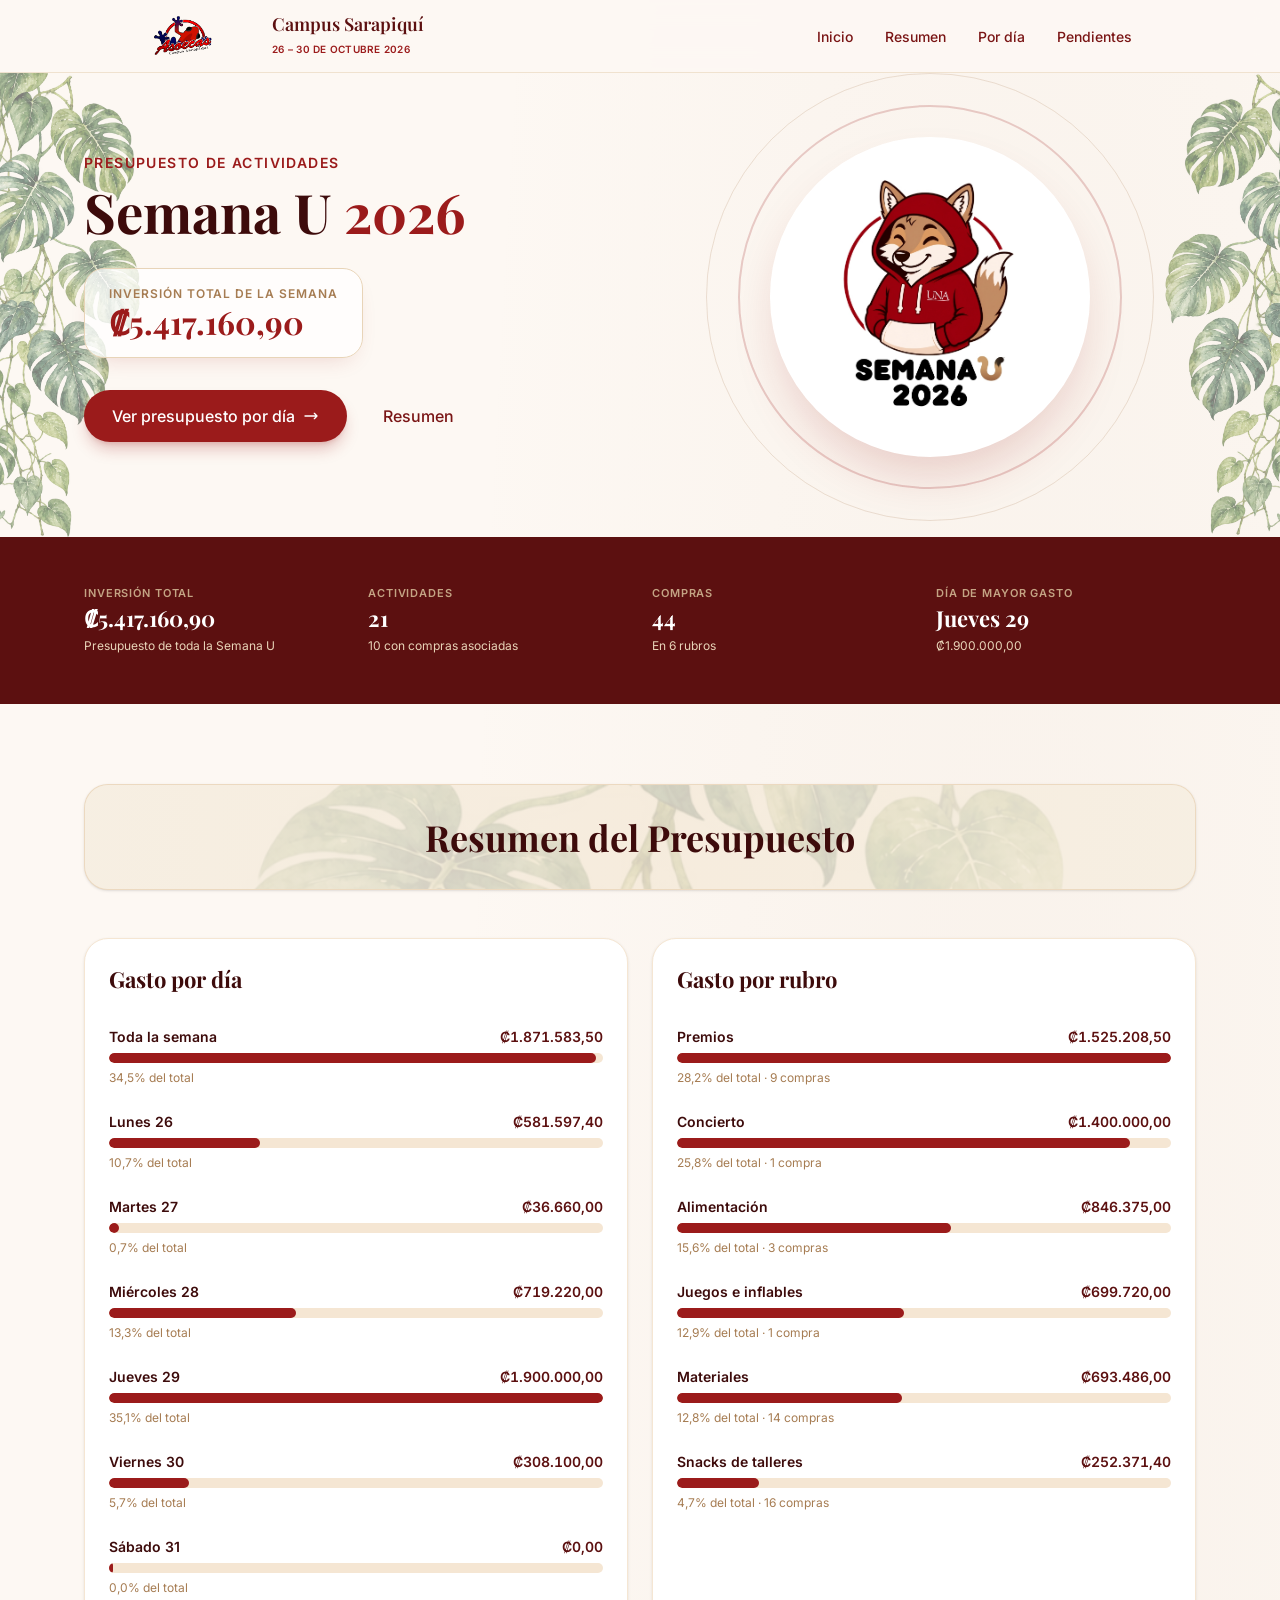
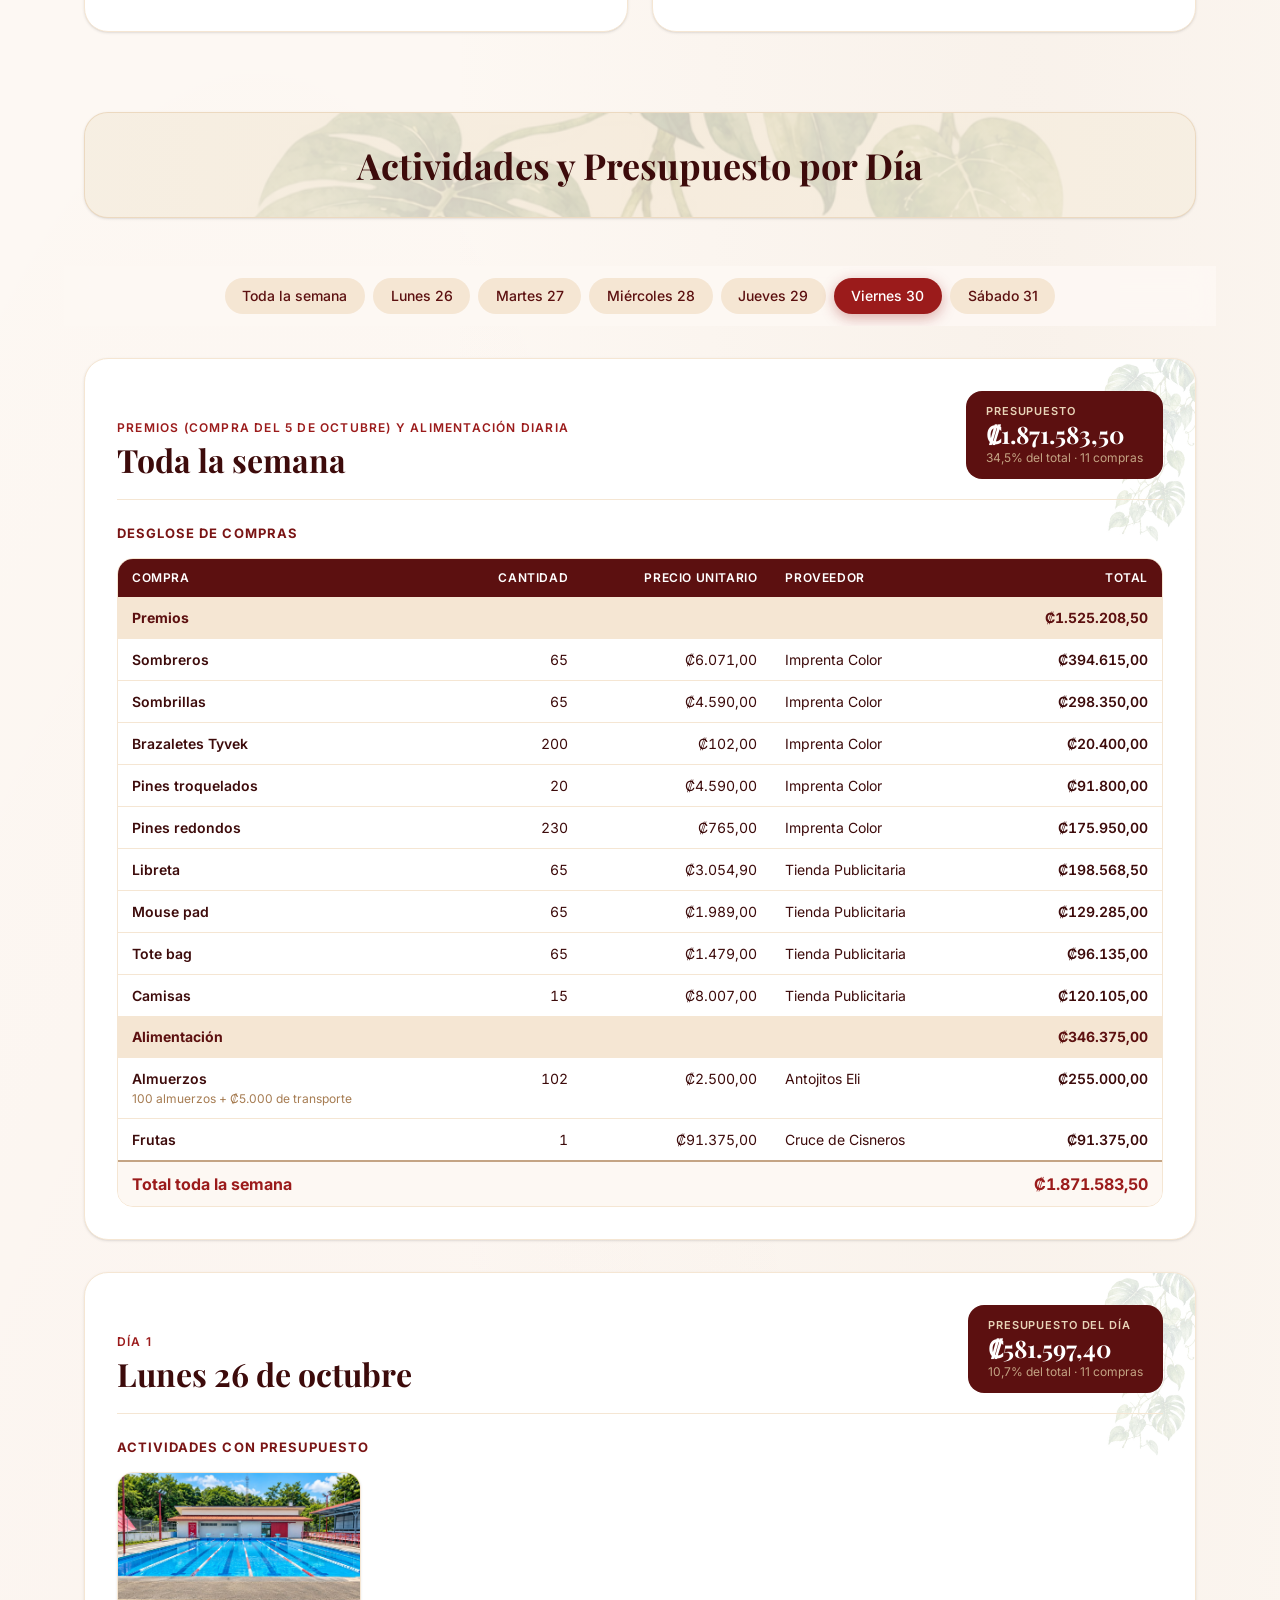
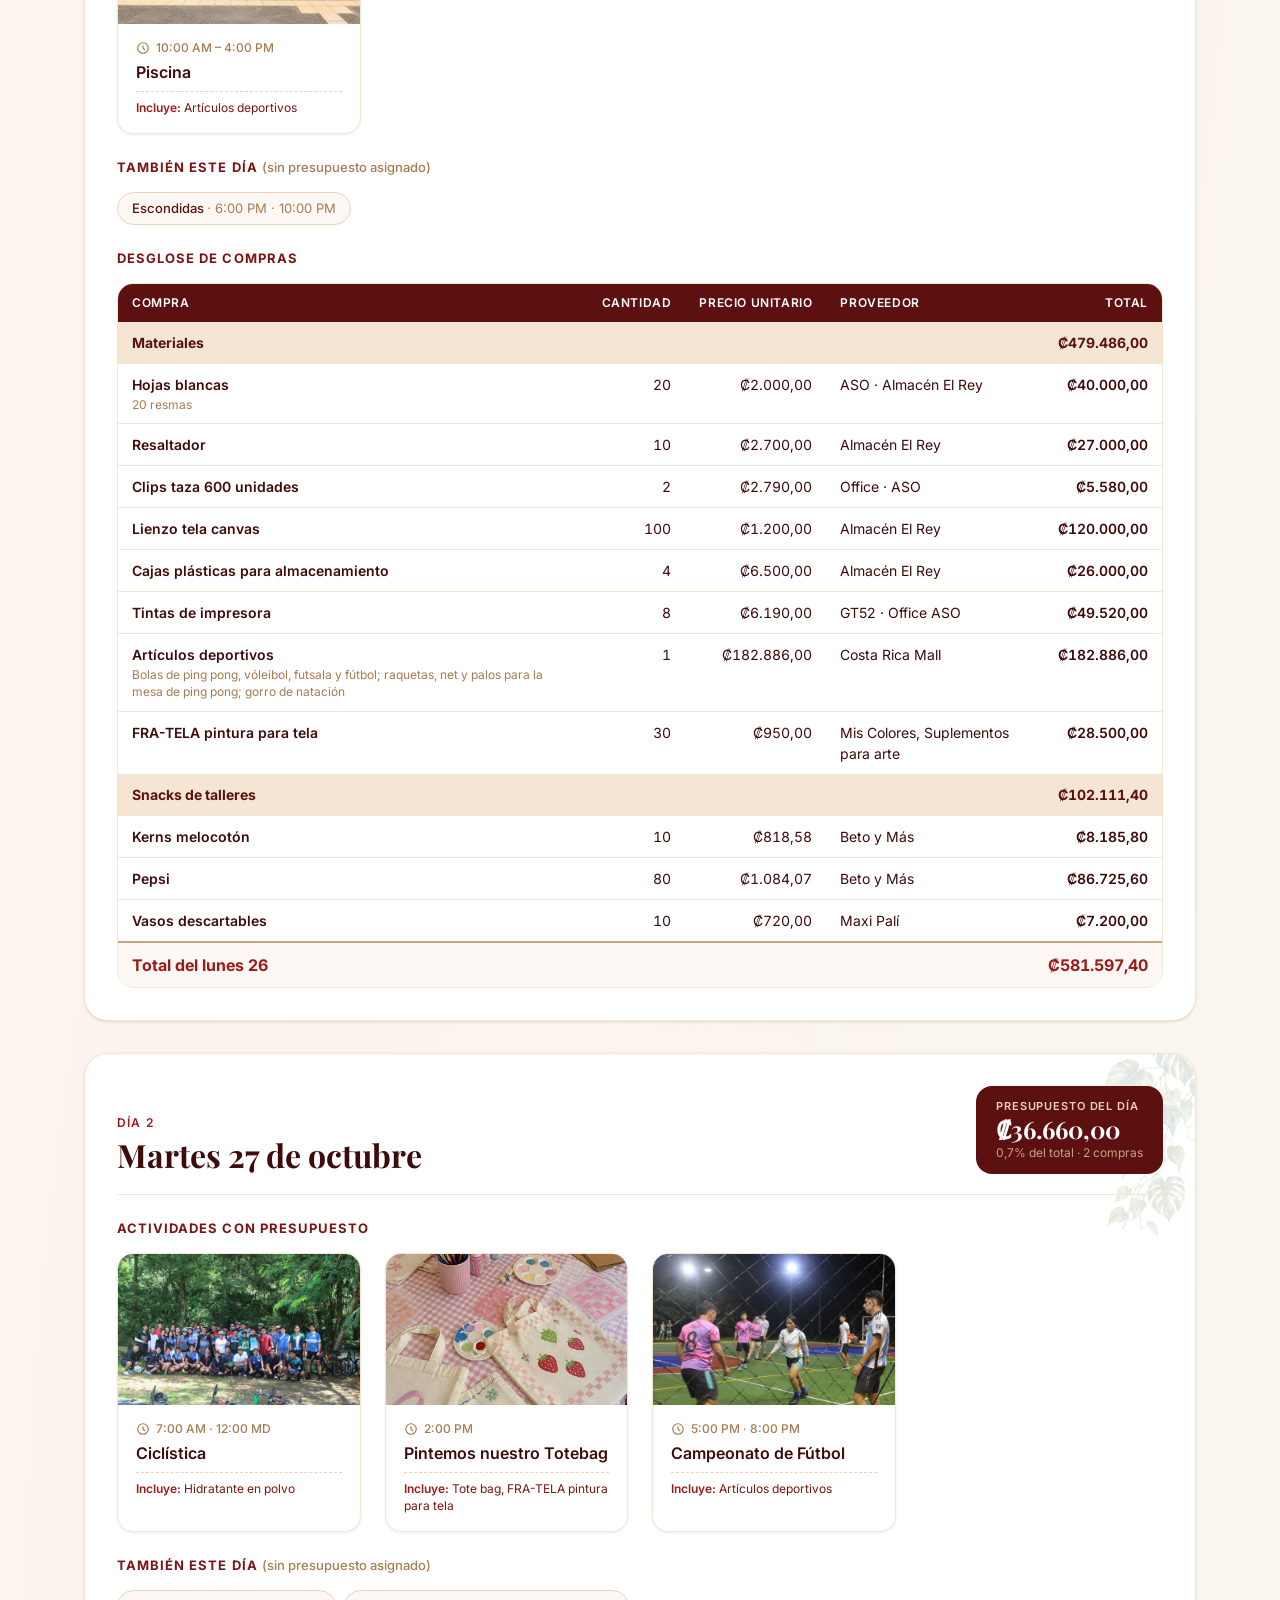
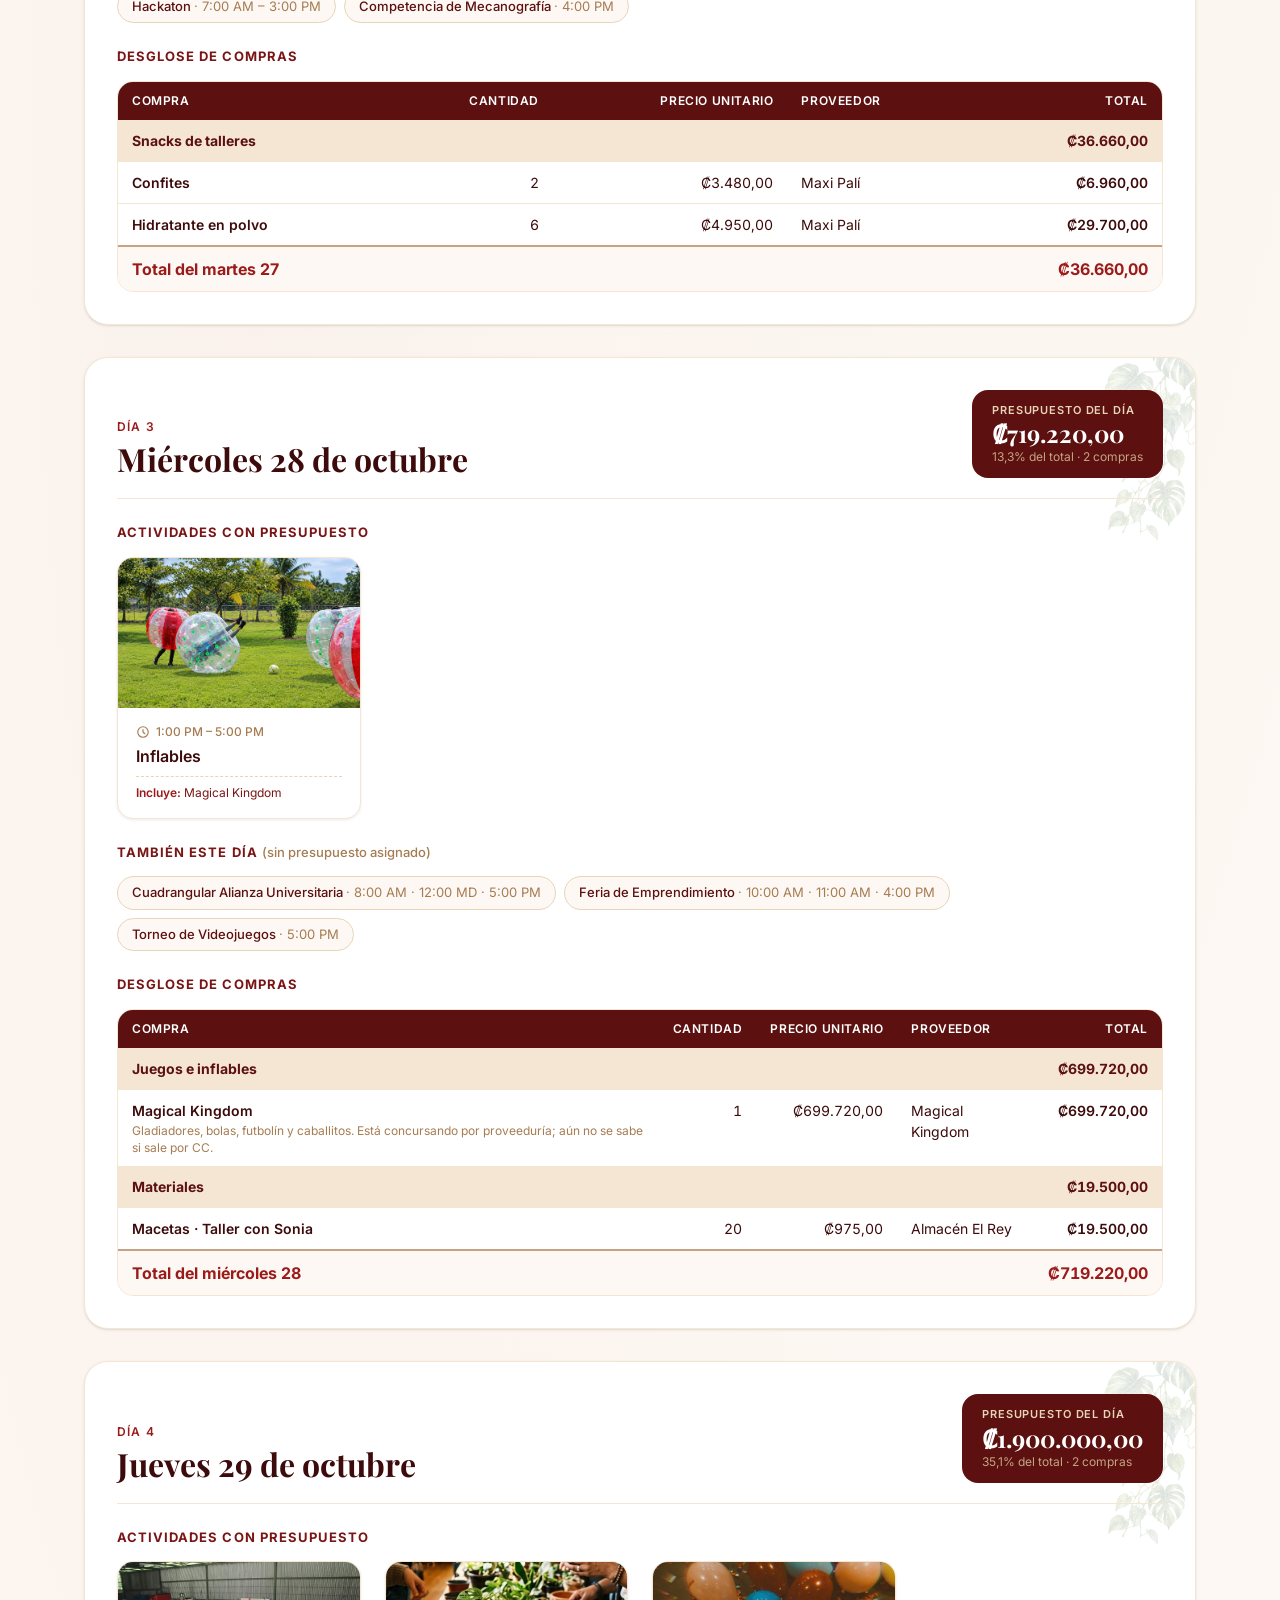
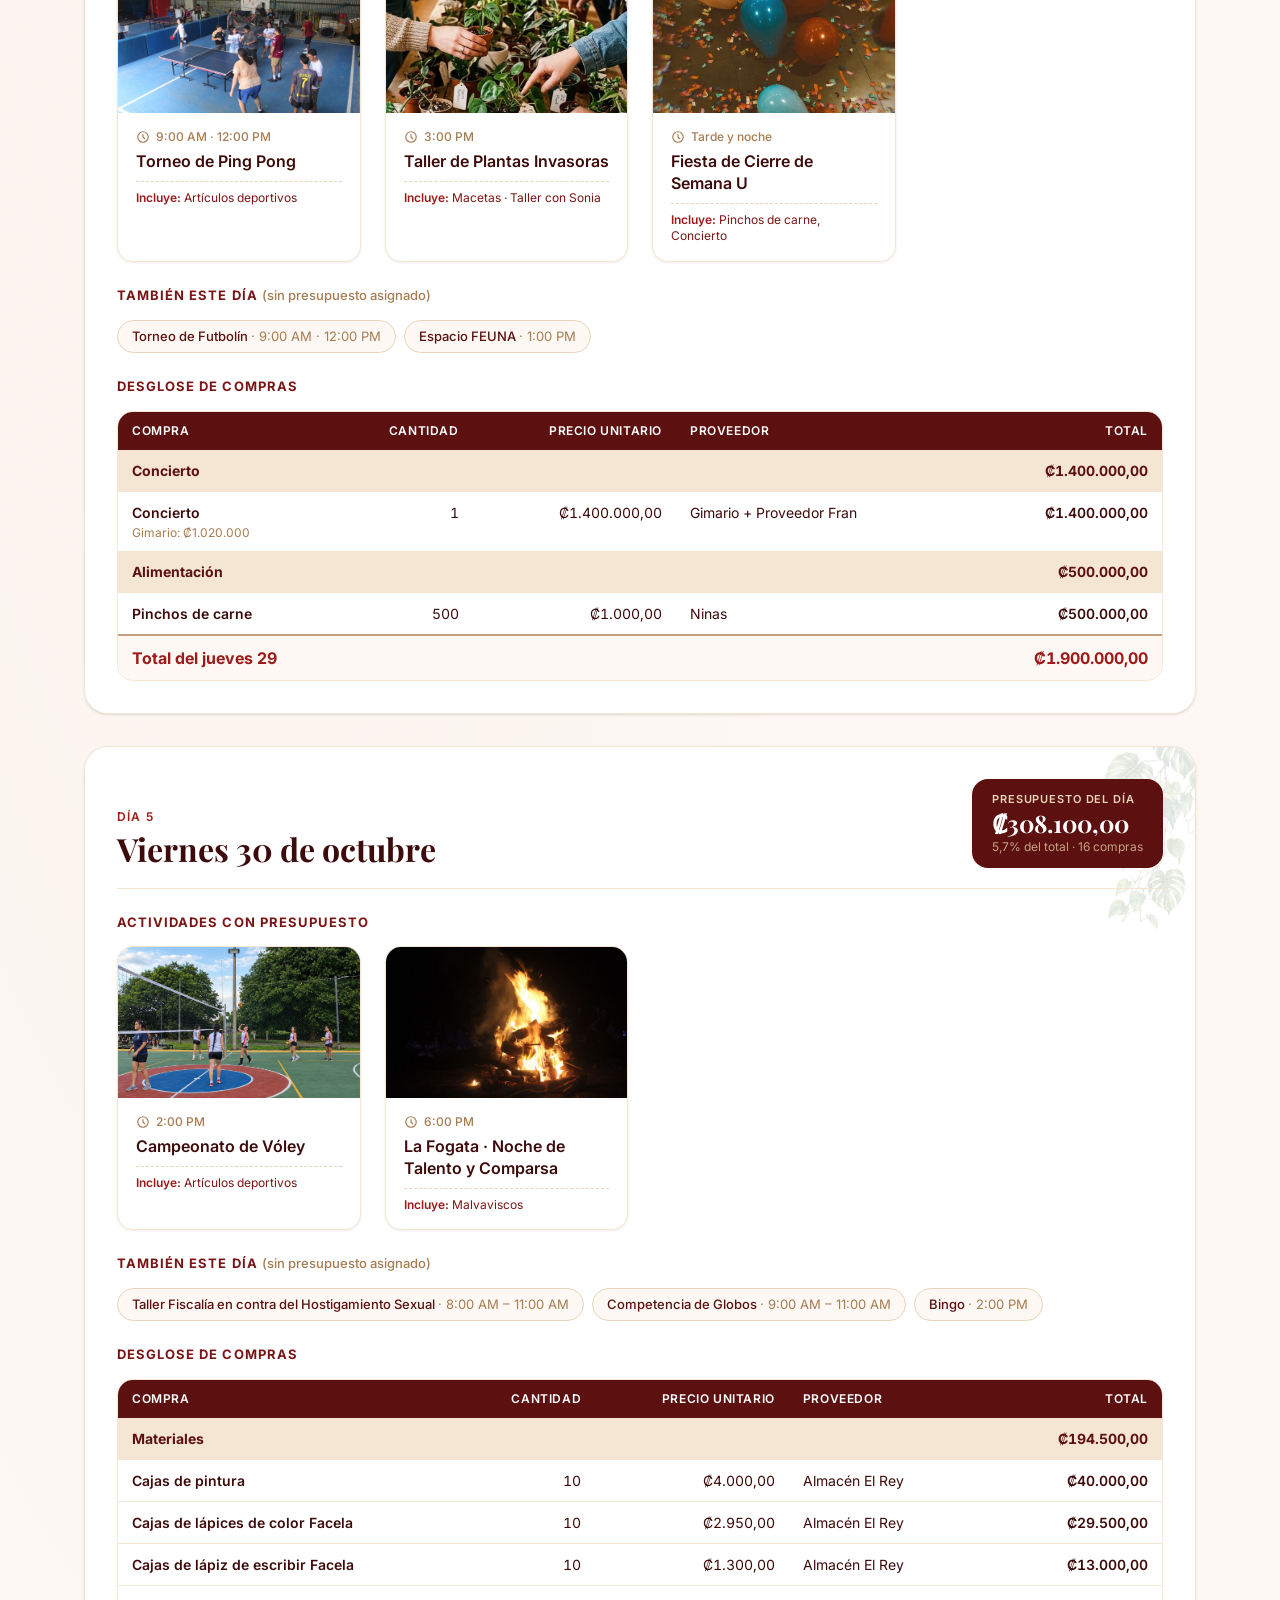
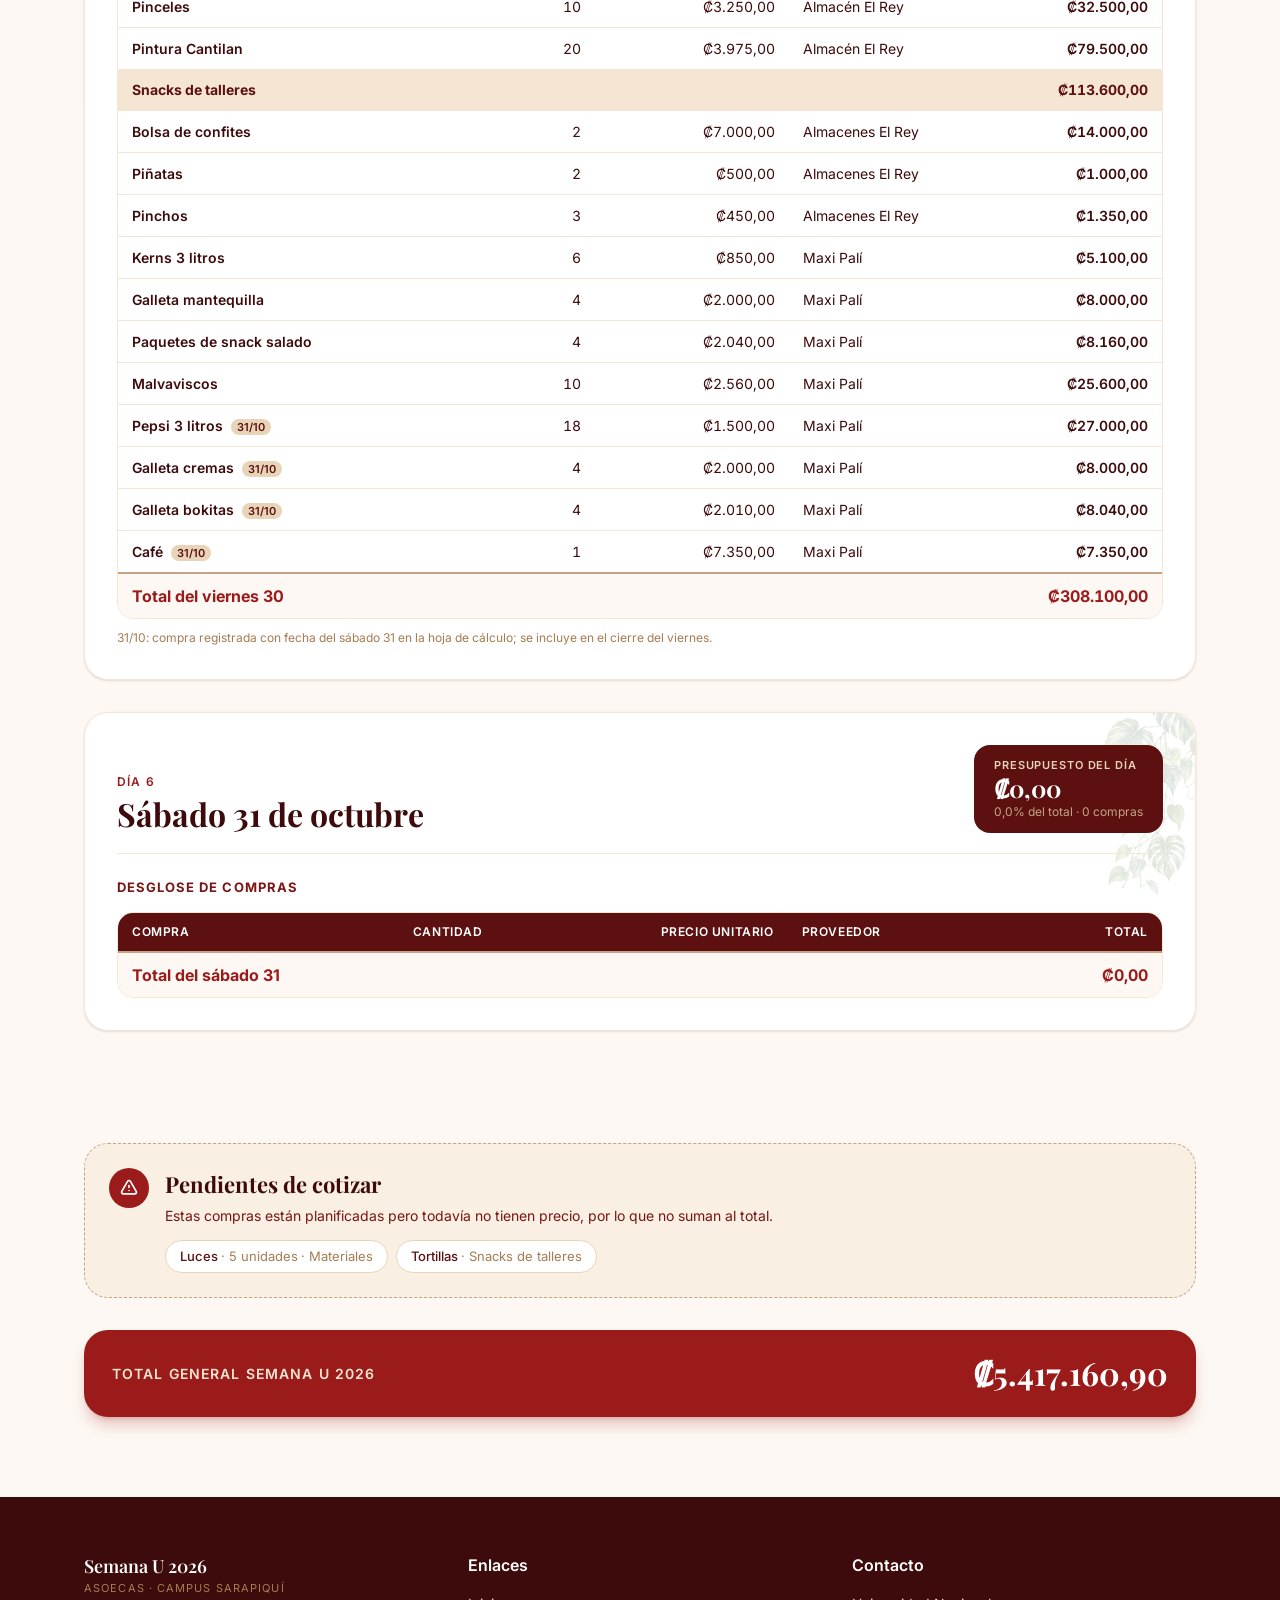
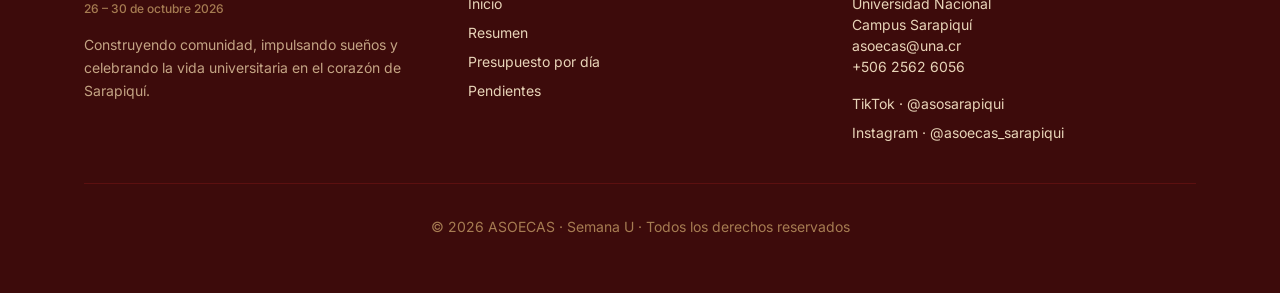
==== index.html @ 7eea777a "creacion plantilla" ====
<!DOCTYPE html>
<html lang="es">
<head>
  <meta charset="UTF-8" />
  <meta name="viewport" content="width=device-width, initial-scale=1.0" />
  <title>Presupuesto Semana U 2026 · ASOECAS · Campus Sarapiquí</title>
  <meta name="description" content="Presupuesto por día de las actividades de Semana U 2026 (26 al 30 de octubre en el Campus Sarapiquí)." />
  <meta name="theme-color" content="#FDF8F3" />
  <meta name="color-scheme" content="light" />
  <link rel="icon" href="img/saru.png" />
  <link rel="apple-touch-icon" href="img/saru.png" />

  <link rel="preconnect" href="https://fonts.googleapis.com" />
  <link rel="preconnect" href="https://fonts.gstatic.com" crossorigin />
  <link href="https://fonts.googleapis.com/css2?family=Inter:wght@300;400;500;600;700&family=Playfair+Display:wght@500;600;700&display=swap" rel="stylesheet" />

  <link rel="stylesheet" href="css/styles.css" />
</head>
<body>

  <!-- Íconos (Heroicons outline). Se usan con <svg><use href="#i-nombre"/></svg> -->
  <svg xmlns="http://www.w3.org/2000/svg" style="display:none">
    <symbol id="i-clock" viewBox="0 0 24 24"><path stroke-linecap="round" stroke-linejoin="round" d="M12 8v4l3 3m6-3a9 9 0 11-18 0 9 9 0 0118 0z"/></symbol>
    <symbol id="i-arrow" viewBox="0 0 24 24"><path stroke-linecap="round" stroke-linejoin="round" d="M17 8l4 4m0 0l-4 4m4-4H3"/></symbol>
    <symbol id="i-menu" viewBox="0 0 24 24"><path stroke-linecap="round" stroke-linejoin="round" d="M4 6h16M4 12h16M4 18h16"/></symbol>
    <symbol id="i-close" viewBox="0 0 24 24"><path stroke-linecap="round" stroke-linejoin="round" d="M6 18L18 6M6 6l12 12"/></symbol>
    <symbol id="i-alert" viewBox="0 0 24 24"><path stroke-linecap="round" stroke-linejoin="round" d="M12 9v2m0 4h.01m-6.938 4h13.856c1.54 0 2.502-1.667 1.732-3L13.732 4c-.77-1.333-2.694-1.333-3.464 0L3.34 16c-.77 1.333.192 3 1.732 3z"/></symbol>
  </svg>

  <!-- ========== HEADER ========== -->
  <header class="site-header">
    <div class="header-inner">
      <a href="#inicio" class="header-brand">
        <div class="header-logo">
          <img src="img/logo.png" alt="ASOECAS Campus Sarapiquí" />
        </div>
        <div class="header-text">
          <p class="header-title">Campus Sarapiquí</p>
          <span class="header-date">26 – 30 de octubre 2026</span>
        </div>
      </a>

      <nav class="main-nav" aria-label="Principal">
        <a href="#inicio">Inicio</a>
        <a href="#resumen">Resumen</a>
        <a href="#por-dia">Por día</a>
        <a href="#pendientes">Pendientes</a>
      </nav>

      <button type="button" class="menu-toggle" aria-label="Abrir menú" aria-expanded="false" aria-controls="mobile-menu">
        <svg class="icon icon-menu" fill="none" stroke="currentColor" stroke-width="2" aria-hidden="true"><use href="#i-menu"/></svg>
        <svg class="icon icon-close" fill="none" stroke="currentColor" stroke-width="2" aria-hidden="true"><use href="#i-close"/></svg>
      </button>
    </div>

    <div id="mobile-menu" class="mobile-menu" hidden>
      <img src="img/hojas.png" alt="" aria-hidden="true" class="mobile-menu-leaves" />
      <nav aria-label="Menú móvil">
        <a href="#inicio">Inicio</a>
        <a href="#resumen">Resumen</a>
        <a href="#por-dia">Por día</a>
        <a href="#pendientes">Pendientes</a>
      </nav>
    </div>
  </header>

  <main>
    <!-- ========== HERO ========== -->
    <section id="inicio" class="hero">
      <img src="img/hojas.png" alt="" aria-hidden="true" class="hero-leaves hero-leaves-left" />
      <img src="img/hojas.png" alt="" aria-hidden="true" class="hero-leaves hero-leaves-right" />

      <div class="container hero-inner">
        <div class="hero-grid">
          <div class="hero-text fade-in">
            <p class="kicker">Presupuesto de actividades</p>
            <h1 class="hero-title">Semana U <span class="accent">2026</span></h1>
            <div class="hero-total">
              <span class="hero-total-label">Inversión total de la semana</span>
              <strong class="hero-total-value" data-total></strong>
            </div>
            <div class="hero-actions">
              <a href="#por-dia" class="btn btn-primary">
                Ver presupuesto por día
                <svg class="icon" fill="none" stroke="currentColor" stroke-width="2" aria-hidden="true"><use href="#i-arrow"/></svg>
              </a>
              <a href="#resumen" class="btn btn-ghost">Resumen</a>
            </div>
          </div>

          <div class="hero-visual fade-in">
            <div class="hero-logo-wrap">
              <div class="hero-ring hero-ring-1"></div>
              <div class="hero-ring hero-ring-2"></div>
              <div class="hero-logo">
                <img src="img/saru.png" alt="Sarú - Mascota Semana U 2026" />
              </div>
            </div>
          </div>
        </div>
      </div>
    </section>

    <!-- ========== CIFRAS CLAVE (lo llena main.js) ========== -->
    <section class="pillars">
      <div class="container pillars-grid" id="cifras"></div>
    </section>

    <!-- ========== RESUMEN ========== -->
    <section id="resumen" class="summary">
      <div class="container">
        <div class="schedule-heading reveal">
          <img src="img/hojas.png" alt="" aria-hidden="true" class="schedule-heading-leaves" />
          <h2 class="section-title">Resumen del Presupuesto</h2>
        </div>

        <div class="summary-grid">
          <div class="summary-card reveal delay-1">
            <h3 class="summary-title">Gasto por día</h3>
            <ul class="bar-list" id="bars-dias"></ul>
          </div>
          <div class="summary-card reveal delay-2">
            <h3 class="summary-title">Gasto por rubro</h3>
            <ul class="bar-list" id="bars-rubros"></ul>
          </div>
        </div>
      </div>
    </section>

    <!-- ========== PRESUPUESTO POR DÍA (lo llena main.js) ========== -->
    <section id="por-dia" class="schedule">
      <div class="container">
        <div class="schedule-heading reveal">
          <img src="img/hojas.png" alt="" aria-hidden="true" class="schedule-heading-leaves" />
          <h2 class="section-title">Actividades y Presupuesto por Día</h2>
        </div>

        <nav class="day-filter" id="day-nav" aria-label="Ir a un día"></nav>

        <div id="dias"></div>
      </div>
    </section>

    <!-- ========== PENDIENTES ========== -->
    <section id="pendientes" class="pending">
      <div class="container">
        <div class="pending-card reveal">
          <div class="pending-icon"><svg class="icon" fill="none" stroke="currentColor" stroke-width="2" aria-hidden="true"><use href="#i-alert"/></svg></div>
          <div>
            <h2 class="pending-title">Pendientes de cotizar</h2>
            <p class="pending-text">Estas compras están planificadas pero todavía no tienen precio, por lo que no suman al total.</p>
            <ul class="chip-list" id="pendientes-lista"></ul>
          </div>
        </div>

        <div class="grand-total reveal">
          <span>Total general Semana U 2026</span>
          <strong data-total></strong>
        </div>
      </div>
    </section>
  </main>

  <!-- ========== FOOTER ========== -->
  <footer class="site-footer">
    <div class="container footer-inner">
      <div class="footer-columns">
        <div class="footer-identity">
          <div class="footer-brand">
            <p class="footer-brand-title">Semana U 2026</p>
            <p class="footer-brand-sub">ASOECAS · Campus Sarapiquí</p>
            <p class="footer-brand-date">26 – 30 de octubre 2026</p>
          </div>
          <p>Construyendo comunidad, impulsando sueños y celebrando la vida universitaria en el corazón de Sarapiquí.</p>
        </div>

        <div class="footer-col">
          <h4>Enlaces</h4>
          <ul>
            <li><a href="#inicio">Inicio</a></li>
            <li><a href="#resumen">Resumen</a></li>
            <li><a href="#por-dia">Presupuesto por día</a></li>
            <li><a href="#pendientes">Pendientes</a></li>
          </ul>
        </div>

        <div class="footer-col">
          <h4>Contacto</h4>
          <address>
            Universidad Nacional<br />
            Campus Sarapiquí<br />
            <a href="mailto:asoecas@una.cr">asoecas@una.cr</a><br />
            <a href="tel:+50625626056">+506 2562 6056</a>
          </address>
          <div class="footer-social">
            <a href="https://www.tiktok.com/@asosarapiqui?_r=1&amp;_t=ZS-9A0gHrRqOSz" target="_blank" rel="noreferrer">TikTok · @asosarapiqui</a>
            <a href="https://www.instagram.com/asoecas_sarapiqui?stkn=MWw1NWtla3RvM3k2Nw==" target="_blank" rel="noreferrer">Instagram · @asoecas_sarapiqui</a>
          </div>
        </div>
      </div>

      <div class="footer-bottom">
        <p>© 2026 ASOECAS · Semana U · Todos los derechos reservados</p>
      </div>
    </div>
  </footer>

  <script src="js/presupuesto.js"></script>
  <script src="js/main.js"></script>
</body>
</html>
---- css/styles.css ----
/* =========================================================
   Semana U 2026 · ASOECAS · Campus Sarapiquí
   Estilos del sitio (CSS puro, sin frameworks)
   ========================================================= */

/* ---------- Variables (paleta Sarú) ---------- */
:root {
  --saru-50: #fdf8f3;
  --saru-100: #f5e6d3;
  --saru-200: #e8d4b8;
  --saru-300: #c4a484;
  --saru-400: #a67c52;
  --saru-500: #9b1b1b;
  --saru-600: #7a1515;
  --saru-700: #5c1010;
  --saru-800: #3d0b0b;
  --saru-900: #1f0505;
  --white: #fff;

  --font-sans: 'Inter', system-ui, sans-serif;
  --font-display: 'Playfair Display', Georgia, serif;

  --container: 72rem;
  --gutter: 1.25rem;
}

/* ---------- Reset básico ---------- */
*, *::before, *::after { box-sizing: border-box; margin: 0; padding: 0; border: 0 solid; }
img, svg { display: block; max-width: 100%; }
a { color: inherit; text-decoration: none; }
button { font: inherit; color: inherit; background: none; cursor: pointer; }
ul { list-style: none; }
h1, h2, h3, h4 { font-size: inherit; font-weight: inherit; }

html {
  scroll-behavior: smooth;
  scroll-padding-top: 9rem;
  line-height: 1.5;
}

body {
  font-family: var(--font-sans);
  color: var(--saru-800);
  background-color: var(--saru-50);
  /* Textura de papel sutil */
  background-image:
    radial-gradient(ellipse at 20% 50%, rgba(155, 27, 27, 0.03) 0%, transparent 50%),
    radial-gradient(ellipse at 80% 20%, rgba(196, 164, 132, 0.08) 0%, transparent 40%);
  -webkit-font-smoothing: antialiased;
  -moz-osx-font-smoothing: grayscale;
}

.container { max-width: var(--container); margin-inline: auto; padding-inline: var(--gutter); }
.accent { color: var(--saru-500); }
.icon { width: 1rem; height: 1rem; flex-shrink: 0; }

/* ---------- Animaciones ---------- */
@keyframes fadeInUp {
  from { opacity: 0; transform: translateY(20px); }
  to { opacity: 1; transform: translateY(0); }
}
.fade-in { animation: fadeInUp 0.6s ease both; }

/* Revelado al hacer scroll (lo activa main.js) */
.reveal { opacity: 0; }
.reveal.is-visible {
  animation-name: fadeInUp;
  animation-duration: 0.6s;
  animation-timing-function: ease;
  animation-fill-mode: both;
}
.delay-1 { animation-delay: 0.1s; }
.delay-2 { animation-delay: 0.2s; }
.delay-3 { animation-delay: 0.3s; }
.delay-4 { animation-delay: 0.4s; }

/* ---------- Botones ---------- */
.btn {
  display: inline-flex;
  align-items: center;
  gap: 0.5rem;
  border-radius: 9999px;
  font-weight: 500;
  transition: background-color 0.15s, color 0.15s;
}
.btn-primary {
  background: var(--saru-500);
  color: var(--white);
  padding: 0.875rem 1.75rem;
  box-shadow: 0 10px 15px -3px rgba(155, 27, 27, 0.25), 0 4px 6px -4px rgba(155, 27, 27, 0.25);
}
.btn-primary:hover { background: var(--saru-600); }
.btn-ghost { color: var(--saru-600); padding: 0.875rem 1.25rem; }
.btn-ghost:hover { background: var(--saru-100); }

/* =========================================================
   HEADER
   ========================================================= */
.site-header {
  position: sticky;
  top: 0;
  z-index: 50;
  border-bottom: 1px solid rgba(232, 212, 184, 0.6);
  background: rgba(253, 248, 243, 0.9);
  -webkit-backdrop-filter: blur(12px);
  backdrop-filter: blur(12px);
}
.header-inner {
  max-width: 64rem;
  margin-inline: auto;
  display: flex;
  align-items: center;
  justify-content: space-between;
  padding: 0.75rem var(--gutter);
}
.header-brand { display: flex; align-items: center; gap: 0.75rem; }
.header-logo { position: relative; width: 7rem; height: 3rem; flex-shrink: 0; overflow: hidden; }
.header-logo img { width: 100%; height: 100%; object-fit: contain; object-position: left; }
.header-title {
  font-family: var(--font-display);
  font-size: 1.125rem;
  font-weight: 600;
  line-height: 1.25;
  color: var(--saru-700);
}
.header-date {
  font-size: 10px;
  font-weight: 600;
  text-transform: uppercase;
  letter-spacing: 0.025em;
  color: var(--saru-500);
}

.main-nav { display: none; align-items: center; gap: 2rem; font-size: 0.875rem; font-weight: 500; color: var(--saru-600); }
.main-nav a { transition: color 0.15s; }
.main-nav a:hover { color: var(--saru-500); }

.menu-toggle { padding: 0.5rem; color: var(--saru-600); }
.menu-toggle .icon { width: 1.5rem; height: 1.5rem; }
.menu-toggle .icon-close { display: none; }
.menu-toggle[aria-expanded='true'] .icon-menu { display: none; }
.menu-toggle[aria-expanded='true'] .icon-close { display: block; }

.mobile-menu {
  position: relative;
  overflow: hidden;
  border-top: 1px solid var(--saru-200);
  background: var(--saru-50);
}
.mobile-menu[hidden] { display: none; }
.mobile-menu nav {
  position: relative;
  z-index: 10;
  display: flex;
  flex-direction: column;
  gap: 0.75rem;
  padding: 1rem var(--gutter);
  font-size: 0.875rem;
  font-weight: 500;
  color: var(--saru-600);
}
.mobile-menu a { padding-block: 0.5rem; }
.mobile-menu-leaves {
  position: absolute;
  right: -42px;
  top: -72px;
  width: 150px;
  height: 250px;
  object-fit: contain;
  opacity: 0.2;
  transform: rotate(10deg);
  pointer-events: none;
}

/* =========================================================
   HERO
   ========================================================= */
.hero { position: relative; overflow: hidden; isolation: isolate; }
.hero-leaves {
  position: absolute;
  z-index: 0;
  top: 0;
  bottom: 0;
  width: 315px;
  height: 100%;
  object-fit: contain;
  object-position: center;
  opacity: 0.5;
  filter: saturate(0.95);
  pointer-events: none;
}
.hero-leaves-left { left: -125px; transform: scaleX(-1) rotate(-3deg); transform-origin: center bottom; }
.hero-leaves-right { right: -125px; transform: rotate(3deg); transform-origin: center bottom; }

.hero-inner { position: relative; z-index: 10; padding-top: 2.5rem; padding-bottom: 3.5rem; }
.hero-grid { display: grid; align-items: center; gap: 3rem; }
.hero-text { text-align: center; }
.hero-title {
  margin-bottom: 1.5rem;
  font-family: var(--font-display);
  font-size: 2.25rem;
  font-weight: 700;
  line-height: 1.15;
  color: var(--saru-800);
}
.hero-actions { display: flex; flex-wrap: wrap; justify-content: center; gap: 1rem; }
.hero-text .kicker { margin-bottom: 0.5rem; }
.hero-total {
  display: inline-flex;
  flex-direction: column;
  margin-bottom: 2rem;
  padding: 1rem 1.5rem;
  border: 1px solid var(--saru-200);
  border-radius: 1.25rem;
  background: rgba(255, 255, 255, 0.75);
  box-shadow: 0 10px 25px -12px rgba(155, 27, 27, 0.2);
}
.hero-total-label {
  font-size: 0.75rem;
  font-weight: 600;
  text-transform: uppercase;
  letter-spacing: 0.08em;
  color: var(--saru-400);
}
.hero-total-value {
  font-family: var(--font-display);
  font-size: 2rem;
  font-weight: 700;
  line-height: 1.2;
  color: var(--saru-500);
  font-variant-numeric: tabular-nums;
}

.hero-visual { position: relative; display: flex; justify-content: center; animation-delay: 0.2s; }
.hero-logo-wrap { position: relative; }
.hero-ring { position: absolute; inset: 0; border-radius: 9999px; }
.hero-ring-1 { margin: -2rem; border: 2px solid rgba(155, 27, 27, 0.2); }
.hero-ring-2 { margin: -4rem; border: 1px solid rgba(196, 164, 132, 0.3); }
.hero-logo {
  position: relative;
  width: 16rem;
  height: 16rem;
  overflow: hidden;
  border-radius: 9999px;
  border: 4px solid var(--white);
  background: var(--white);
  box-shadow: 0 25px 50px -12px rgba(155, 27, 27, 0.2);
}
.hero-logo img { width: 100%; height: 100%; object-fit: contain; }

/* =========================================================
   PILARES
   ========================================================= */
.pillars { background: var(--saru-700); color: var(--saru-50); }
.pillars-grid { display: grid; grid-template-columns: repeat(2, 1fr); gap: 2rem; padding-block: 3rem; }
.pillar { text-align: center; }
.pillar-icon {
  display: flex;
  align-items: center;
  justify-content: center;
  width: 2.5rem;
  height: 2.5rem;
  margin: 0 auto 0.75rem;
  border-radius: 9999px;
  background: rgba(155, 27, 27, 0.3);
}
.pillar-icon .icon { width: 1.25rem; height: 1.25rem; }
.pillar h3 { margin-bottom: 0.25rem; font-size: 0.875rem; line-height: 1.25rem; font-weight: 600; }
.pillar p { font-size: 0.75rem; line-height: 1.625; color: var(--saru-200); }
.stat .stat-label {
  font-size: 0.6875rem;
  font-weight: 600;
  text-transform: uppercase;
  letter-spacing: 0.08em;
  color: var(--saru-300);
}
.stat .stat-value {
  margin-block: 0.125rem 0.25rem;
  font-family: var(--font-display);
  font-size: 1.375rem;
  font-weight: 700;
  line-height: 1.25;
  color: var(--white);
  font-variant-numeric: tabular-nums;
}

/* =========================================================
   ENCABEZADOS DE SECCIÓN
   ========================================================= */
.schedule { padding-block: 5rem; }

.schedule-heading {
  position: relative;
  display: flex;
  align-items: center;
  justify-content: center;
  overflow: hidden;
  margin-bottom: 3rem;
  padding: 2rem var(--gutter);
  border: 1px solid rgba(232, 212, 184, 0.7);
  border-radius: 1.5rem;
  background: var(--saru-100);
  text-align: center;
  box-shadow: 0 1px 3px 0 rgba(0, 0, 0, 0.1), 0 1px 2px -1px rgba(0, 0, 0, 0.1);
}
.schedule-heading::after {
  content: '';
  position: absolute;
  inset: 0;
  background: linear-gradient(90deg, rgba(247, 242, 232, 0.72), rgba(247, 242, 232, 0.48), rgba(247, 242, 232, 0.72));
  pointer-events: none;
}
.schedule-heading-leaves {
  position: absolute;
  inset: 0;
  width: 100%;
  height: 100%;
  object-fit: cover;
  object-position: center 38%;
  opacity: 0.32;
  mix-blend-mode: multiply;
  pointer-events: none;
}
.schedule-heading h2 { position: relative; z-index: 10; }

.section-title {
  font-family: var(--font-display);
  font-size: 1.875rem;
  line-height: 2.25rem;
  font-weight: 700;
  color: var(--saru-800);
}

.kicker {
  margin-bottom: 0.75rem;
  font-size: 0.875rem;
  font-weight: 600;
  text-transform: uppercase;
  letter-spacing: 0.1em;
  color: var(--saru-500);
}

/* =========================================================
   RESUMEN
   ========================================================= */
.summary { padding-top: 5rem; }
.summary-grid { display: grid; gap: 1.5rem; }
.summary-card {
  padding: 1.5rem;
  border: 1px solid var(--saru-100);
  border-radius: 1.5rem;
  background: var(--white);
  box-shadow: 0 1px 3px 0 rgba(0, 0, 0, 0.1), 0 1px 2px -1px rgba(0, 0, 0, 0.1);
}
.summary-title {
  margin-bottom: 1.25rem;
  font-family: var(--font-display);
  font-size: 1.375rem;
  font-weight: 700;
  color: var(--saru-800);
}

.bar-list { display: flex; flex-direction: column; gap: 0.25rem; }
.bar-row {
  display: flex;
  flex-direction: column;
  gap: 0.375rem;
  padding: 0.625rem 0.75rem;
  margin-inline: -0.75rem;
  border-radius: 0.75rem;
  transition: background-color 0.15s;
}
.bar-row:hover { background: var(--saru-50); }
a.bar-row:focus-visible { outline: 2px solid var(--saru-500); outline-offset: 2px; }
.bar-head { display: flex; justify-content: space-between; gap: 1rem; font-size: 0.875rem; }
.bar-name { font-weight: 600; color: var(--saru-800); }
.bar-value { font-weight: 600; color: var(--saru-700); font-variant-numeric: tabular-nums; white-space: nowrap; }
.bar-track { display: block; height: 0.625rem; border-radius: 9999px; background: var(--saru-100); overflow: hidden; }
.bar-fill { display: block; height: 100%; min-width: 4px; border-radius: 9999px; background: var(--saru-500); }
.bar-pct { font-size: 0.75rem; color: var(--saru-400); }

/* =========================================================
   PRESUPUESTO POR DÍA
   ========================================================= */
/* Navegación de días (fija bajo el encabezado) */
.day-filter {
  position: sticky;
  top: 4.75rem;
  z-index: 20;
  display: flex;
  gap: 0.5rem;
  margin: 0 calc(var(--gutter) * -1) 2rem;
  padding: 0.75rem var(--gutter);
  overflow-x: auto;
  scrollbar-width: none;
  background: rgba(253, 248, 243, 0.92);
  -webkit-backdrop-filter: blur(12px);
  backdrop-filter: blur(12px);
}
.day-filter::-webkit-scrollbar { display: none; }
.day-btn {
  flex-shrink: 0;
  border-radius: 9999px;
  background: var(--saru-100);
  padding: 0.5rem 1.1rem;
  font-size: 0.875rem;
  line-height: 1.25rem;
  font-weight: 500;
  white-space: nowrap;
  color: var(--saru-700);
  transition: all 0.25s ease;
}
.day-btn:hover { background: var(--saru-200); }
.day-btn[aria-current='true'] {
  background: var(--saru-500);
  color: var(--white);
  box-shadow: 0 4px 14px rgba(155, 27, 27, 0.35);
}

.day-panel {
  position: relative;
  overflow: hidden;
  margin-bottom: 2rem;
  padding: 1.5rem 1.25rem;
  border: 1px solid var(--saru-100);
  border-radius: 1.5rem;
  background: var(--white);
  box-shadow: 0 1px 3px 0 rgba(0, 0, 0, 0.1), 0 1px 2px -1px rgba(0, 0, 0, 0.1);
}
.day-leaves {
  position: absolute;
  right: -60px;
  top: -80px;
  width: 200px;
  height: 260px;
  object-fit: contain;
  opacity: 0.14;
  transform: rotate(12deg);
  pointer-events: none;
}
.day-panel > *:not(.day-leaves) { position: relative; }

.day-head {
  display: flex;
  flex-wrap: wrap;
  align-items: flex-end;
  justify-content: space-between;
  gap: 1rem;
  margin-bottom: 1.5rem;
  padding-bottom: 1.25rem;
  border-bottom: 1px solid var(--saru-100);
}
.day-head .kicker { margin-bottom: 0.25rem; font-size: 0.75rem; }
.day-title {
  font-family: var(--font-display);
  font-size: 1.625rem;
  font-weight: 700;
  line-height: 1.2;
  color: var(--saru-800);
}
.day-total {
  display: flex;
  flex-direction: column;
  padding: 0.75rem 1.25rem;
  border-radius: 1rem;
  background: var(--saru-700);
  color: var(--saru-200);
}
.day-total span { font-size: 0.6875rem; font-weight: 600; text-transform: uppercase; letter-spacing: 0.08em; }
.day-total strong {
  font-family: var(--font-display);
  font-size: 1.5rem;
  line-height: 1.25;
  color: var(--white);
  font-variant-numeric: tabular-nums;
}
.day-total small { font-size: 0.75rem; color: var(--saru-300); }

.block-label {
  margin: 1.5rem 0 0.875rem;
  font-size: 0.8125rem;
  font-weight: 700;
  text-transform: uppercase;
  letter-spacing: 0.08em;
  color: var(--saru-600);
}
.day-head + .block-label { margin-top: 0; }
.block-label span { font-weight: 500; text-transform: none; letter-spacing: 0; color: var(--saru-400); }

/* Tarjetas de actividades (solo foto, hora, nombre y lo que incluye) */
.activities-grid { display: grid; grid-template-columns: repeat(2, 1fr); gap: 0.75rem; }
.activity-card {
  display: flex;
  flex-direction: column;
  min-width: 0;
  overflow: hidden;
  border: 1px solid var(--saru-100);
  border-radius: 1rem;
  background: var(--white);
  box-shadow: 0 1px 3px 0 rgba(0, 0, 0, 0.08);
  transition: all 0.35s cubic-bezier(0.4, 0, 0.2, 1);
}
.activity-card:hover { transform: translateY(-4px); box-shadow: 0 20px 40px -12px rgba(155, 27, 27, 0.15); }

.activity-media { position: relative; aspect-ratio: 4 / 3; overflow: hidden; }
.media-fill { position: absolute; inset: 0; display: flex; background: var(--saru-100); }
.media-fill img { width: 100%; height: 100%; object-fit: cover; object-position: center; transition: transform 0.5s; }
.activity-card:hover .media-fill img { transform: scale(1.05); }

.activity-body { padding: 0.875rem; }
.activity-time {
  display: flex;
  align-items: center;
  gap: 0.375rem;
  margin-bottom: 0.375rem;
  font-size: 0.75rem;
  line-height: 1rem;
  font-weight: 500;
  color: var(--saru-400);
}
.activity-time .icon { width: 0.875rem; height: 0.875rem; }
.activity-title { font-weight: 600; line-height: 1.35; color: var(--saru-800); }
.activity-covers {
  margin-top: 0.5rem;
  padding-top: 0.5rem;
  border-top: 1px dashed var(--saru-200);
  font-size: 0.75rem;
  line-height: 1.4;
  color: var(--saru-600);
}
.activity-covers span { font-weight: 600; color: var(--saru-500); }

/* Actividades sin presupuesto: solo se mencionan */
.chip-list { display: flex; flex-wrap: wrap; gap: 0.5rem; }
.chip-list li {
  padding: 0.375rem 0.875rem;
  border: 1px solid var(--saru-200);
  border-radius: 9999px;
  background: var(--saru-50);
  font-size: 0.8125rem;
  font-weight: 500;
  color: var(--saru-700);
}
.chip-list li span { font-weight: 400; color: var(--saru-400); }

/* Tabla de desglose */
.table-wrap { overflow-x: auto; border: 1px solid var(--saru-100); border-radius: 1rem; }
.budget-table { width: 100%; border-collapse: collapse; font-size: 0.875rem; }
.budget-table th, .budget-table td { padding: 0.625rem 0.875rem; text-align: left; vertical-align: top; }
.budget-table .num { text-align: right; font-variant-numeric: tabular-nums; white-space: nowrap; }
.budget-table thead th {
  background: var(--saru-700);
  font-size: 0.75rem;
  font-weight: 600;
  text-transform: uppercase;
  letter-spacing: 0.05em;
  color: var(--white);
}
.budget-table tbody tr:not(.cat-row) { border-top: 1px solid var(--saru-100); }
.budget-table tbody tr:not(.cat-row):hover { background: var(--saru-50); }
.cat-row { background: var(--saru-100); }
.cat-row th, .cat-row td { font-weight: 700; color: var(--saru-700); }
.item-name { font-weight: 600; color: var(--saru-800); }
.item-note { display: block; margin-top: 0.125rem; font-size: 0.75rem; line-height: 1.4; color: var(--saru-400); }
.col-total { font-weight: 600; color: var(--saru-800); }
.date-flag {
  margin-left: 0.25rem;
  padding: 0.0625rem 0.375rem;
  border-radius: 9999px;
  background: var(--saru-200);
  font-size: 0.6875rem;
  font-weight: 600;
  color: var(--saru-700);
}
.budget-table tfoot th, .budget-table tfoot td {
  border-top: 2px solid var(--saru-300);
  background: var(--saru-50);
  font-size: 1rem;
  font-weight: 700;
  color: var(--saru-500);
}
.item-qty { display: none; }
.table-note { margin-top: 0.625rem; font-size: 0.75rem; color: var(--saru-400); }

/* =========================================================
   PENDIENTES Y TOTAL GENERAL
   ========================================================= */
.pending { padding-bottom: 5rem; }
.pending-card {
  display: flex;
  gap: 1rem;
  padding: 1.5rem;
  border: 1px dashed var(--saru-300);
  border-radius: 1.5rem;
  background: rgba(245, 230, 211, 0.5);
}
.pending-icon {
  display: flex;
  align-items: center;
  justify-content: center;
  width: 2.5rem;
  height: 2.5rem;
  flex-shrink: 0;
  border-radius: 9999px;
  background: var(--saru-500);
  color: var(--white);
}
.pending-icon .icon { width: 1.25rem; height: 1.25rem; }
.pending-title { font-family: var(--font-display); font-size: 1.375rem; font-weight: 700; color: var(--saru-800); }
.pending-text { margin: 0.25rem 0 0.875rem; font-size: 0.875rem; color: var(--saru-600); }
.pending .chip-list li { background: var(--white); }

.grand-total {
  display: flex;
  flex-wrap: wrap;
  align-items: center;
  justify-content: space-between;
  gap: 0.5rem 1rem;
  margin-top: 2rem;
  padding: 1.5rem 1.75rem;
  border-radius: 1.5rem;
  background: var(--saru-500);
  color: var(--saru-100);
  box-shadow: 0 10px 15px -3px rgba(155, 27, 27, 0.25), 0 4px 6px -4px rgba(155, 27, 27, 0.25);
}
.grand-total span { font-size: 0.875rem; font-weight: 600; text-transform: uppercase; letter-spacing: 0.08em; }
.grand-total strong {
  font-family: var(--font-display);
  font-size: 2rem;
  line-height: 1.2;
  color: var(--white);
  font-variant-numeric: tabular-nums;
}

/* =========================================================
   FOOTER
   ========================================================= */
.site-footer { background: var(--saru-800); color: var(--saru-200); }
.footer-inner { padding-block: 3.5rem; }
.footer-columns { display: grid; grid-template-columns: repeat(2, 1fr); column-gap: 1.25rem; row-gap: 2rem; }
.footer-columns > div { min-width: 0; }
.footer-identity { grid-column: span 2; text-align: center; }
.footer-brand { display: flex; flex-direction: column; align-items: center; margin-bottom: 1rem; }
.footer-brand-title { font-family: var(--font-display); font-size: 1.125rem; font-weight: 600; color: var(--white); }
.footer-brand-sub { font-size: 11px; text-transform: uppercase; letter-spacing: 0.1em; color: var(--saru-400); }
.footer-brand-date { margin-top: 0.25rem; font-size: 0.75rem; font-weight: 500; color: var(--saru-400); }
.footer-identity > p { font-size: 0.875rem; line-height: 1.625; color: var(--saru-300); }

.footer-col { border-top: 1px solid rgba(255, 255, 255, 0.14); padding-top: 1.25rem; font-size: 0.875rem; }
.footer-col h4 { margin-bottom: 1rem; font-size: 1rem; font-weight: 600; color: var(--white); }
.footer-col li + li { margin-top: 0.5rem; }
.footer-col a { transition: color 0.15s; }
.footer-col a:hover { color: var(--white); }
.footer-col address { margin-bottom: 0.75rem; font-style: normal; }
.footer-social { display: flex; flex-direction: column; gap: 0.5rem; margin-top: 1rem; }

.footer-bottom {
  display: flex;
  justify-content: center;
  margin-top: 2.5rem;
  padding-top: 2rem;
  border-top: 1px solid var(--saru-700);
  text-align: center;
  font-size: 0.875rem;
  color: var(--saru-400);
}

/* =========================================================
   RESPONSIVE
   ========================================================= */

/* Celular (< 768px) */
@media (max-width: 767px) {
  .header-inner { position: relative; justify-content: flex-start; min-height: 76px; }
  .header-brand { gap: 0; }
  .header-logo { width: 112px; height: 58px; }
  .header-text {
    position: absolute;
    left: 50%;
    width: max-content;
    max-width: calc(100% - 170px);
    transform: translateX(-50%);
    text-align: center;
  }
  .header-title { font-size: 15px; }
  .header-date { display: block; font-size: 8px; letter-spacing: 0.04em; white-space: nowrap; }
  .menu-toggle { position: absolute; right: 16px; }

  .mobile-menu-leaves { right: -30px; top: -58px; width: 125px; height: 210px; opacity: 0.24; }

  .hero-leaves { width: 292px; opacity: 0.42; }
  .hero-leaves-left { left: -125px; top: -110px; transform: scaleX(-1) rotate(-2deg); }
  .hero-leaves-right { right: -125px; top: -92px; transform: rotate(2deg); }
  .hero-inner { padding-bottom: 4.5rem; }
  .hero-title { margin-top: 1.75rem; font-size: 2.65rem; }
  .hero-actions { display: none; }
  .hero-visual { margin-top: 1rem; }

  .schedule-heading { min-height: 190px; padding-block: 1.75rem; background: #eadfc9; }
  .schedule-heading h2 { width: 100%; }
  .schedule-heading-leaves { object-position: center 22%; opacity: 0.4; }
  .schedule-heading::after {
    background: linear-gradient(90deg, rgba(247, 242, 232, 0.62), rgba(247, 242, 232, 0.34), rgba(247, 242, 232, 0.62));
  }

  .hero-total { margin-bottom: 0; }
  .hero-total-value { font-size: 1.75rem; }

  /* La tabla se convierte en tarjetas apiladas */
  .table-wrap { overflow: visible; border: 0; border-radius: 0; }
  .budget-table thead { display: none; }
  .budget-table, .budget-table tbody, .budget-table tfoot, .budget-table tr { display: block; }
  .budget-table tbody { margin-bottom: 0.75rem; overflow: hidden; border: 1px solid var(--saru-100); border-radius: 1rem; }
  .cat-row { display: flex !important; justify-content: space-between; }
  .budget-table tbody tr:not(.cat-row) {
    display: grid;
    grid-template-columns: 1fr auto;
    column-gap: 0.75rem;
    padding: 0.75rem 0.875rem;
  }
  .budget-table tbody tr:not(.cat-row) td { padding: 0; }
  .budget-table tbody td.col-item { grid-column: 1 / -1; margin-bottom: 0.375rem; }
  .item-qty { display: block; margin-top: 0.125rem; font-size: 0.75rem; color: var(--saru-600); }
  .budget-table tbody td[data-label='Cantidad'],
  .budget-table tbody td[data-label='Precio unitario'] { display: none; }
  .budget-table tbody td[data-label='Proveedor'] { font-size: 0.8125rem; color: var(--saru-400); }
  .budget-table tbody td.col-total { grid-column: 2; grid-row: 2; }
  .budget-table tfoot tr { display: flex; justify-content: space-between; overflow: hidden; border-radius: 1rem; }
  .budget-table tfoot th, .budget-table tfoot td { border-top: 0; background: var(--saru-100); }
}

/* Tablet (>= 640px) */
@media (min-width: 640px) {
  .activities-grid { gap: 1.5rem; }
  .activity-media { aspect-ratio: 16 / 10; }
  .activity-body { padding: 1rem 1.125rem; }
  .day-panel { padding: 2rem; }
}

/* Escritorio (>= 768px) */
@media (min-width: 768px) {
  .main-nav { display: flex; }
  .menu-toggle, .mobile-menu { display: none; }

  .hero-inner { padding-top: 4rem; padding-bottom: 5rem; }
  .hero-grid, .summary-grid { grid-template-columns: repeat(2, 1fr); }
  .hero-text { text-align: left; }
  .hero-actions { justify-content: flex-start; }
  .day-filter { top: 4.5rem; justify-content: center; }
  .day-title { font-size: 2rem; }
  .hero-title { font-size: 3rem; }
  .hero-logo { width: 20rem; height: 20rem; }

  .pillars-grid { grid-template-columns: repeat(4, 1fr); gap: 1.5rem; }
  .pillar { text-align: left; }
  .pillar-icon { margin-left: 0; }

  .section-title { font-size: 2.25rem; line-height: 2.5rem; }

  .footer-columns { grid-template-columns: repeat(3, 1fr); gap: 2.5rem; }
  .footer-identity { grid-column: auto; text-align: left; }
  .footer-brand { display: block; }
  .footer-col { border-top: 0; padding-top: 0; }
}

/* Escritorio grande (>= 1024px) */
@media (min-width: 1024px) {
  .hero-title { font-size: 3.4rem; }
  .activities-grid { grid-template-columns: repeat(4, 1fr); }
}

/* ---------- Impresión (para entregar el presupuesto) ---------- */
@media print {
  .site-header, .day-filter, .hero-actions, .hero-visual, .hero-leaves, .day-leaves, .site-footer { display: none !important; }
  .reveal { opacity: 1 !important; animation: none !important; }
  body { background: var(--white); }
  .day-panel, .summary-card, .pending-card, .activity-card { box-shadow: none; break-inside: avoid; }
  .day-panel { break-inside: auto; }
  .budget-table tbody { break-inside: avoid; }
  * { -webkit-print-color-adjust: exact; print-color-adjust: exact; }
}

/* ---------- Scrollbar ---------- */
::-webkit-scrollbar { width: 8px; }
::-webkit-scrollbar-track { background: var(--saru-100); }
::-webkit-scrollbar-thumb { background: var(--saru-300); border-radius: 4px; }
::-webkit-scrollbar-thumb:hover { background: var(--saru-500); }

/* ---------- Menos movimiento ---------- */
@media (prefers-reduced-motion: reduce) {
  *, *::before, *::after {
    animation-duration: 0.01ms !important;
    transition-duration: 0.01ms !important;
    scroll-behavior: auto !important;
  }
  .reveal { opacity: 1; }
}
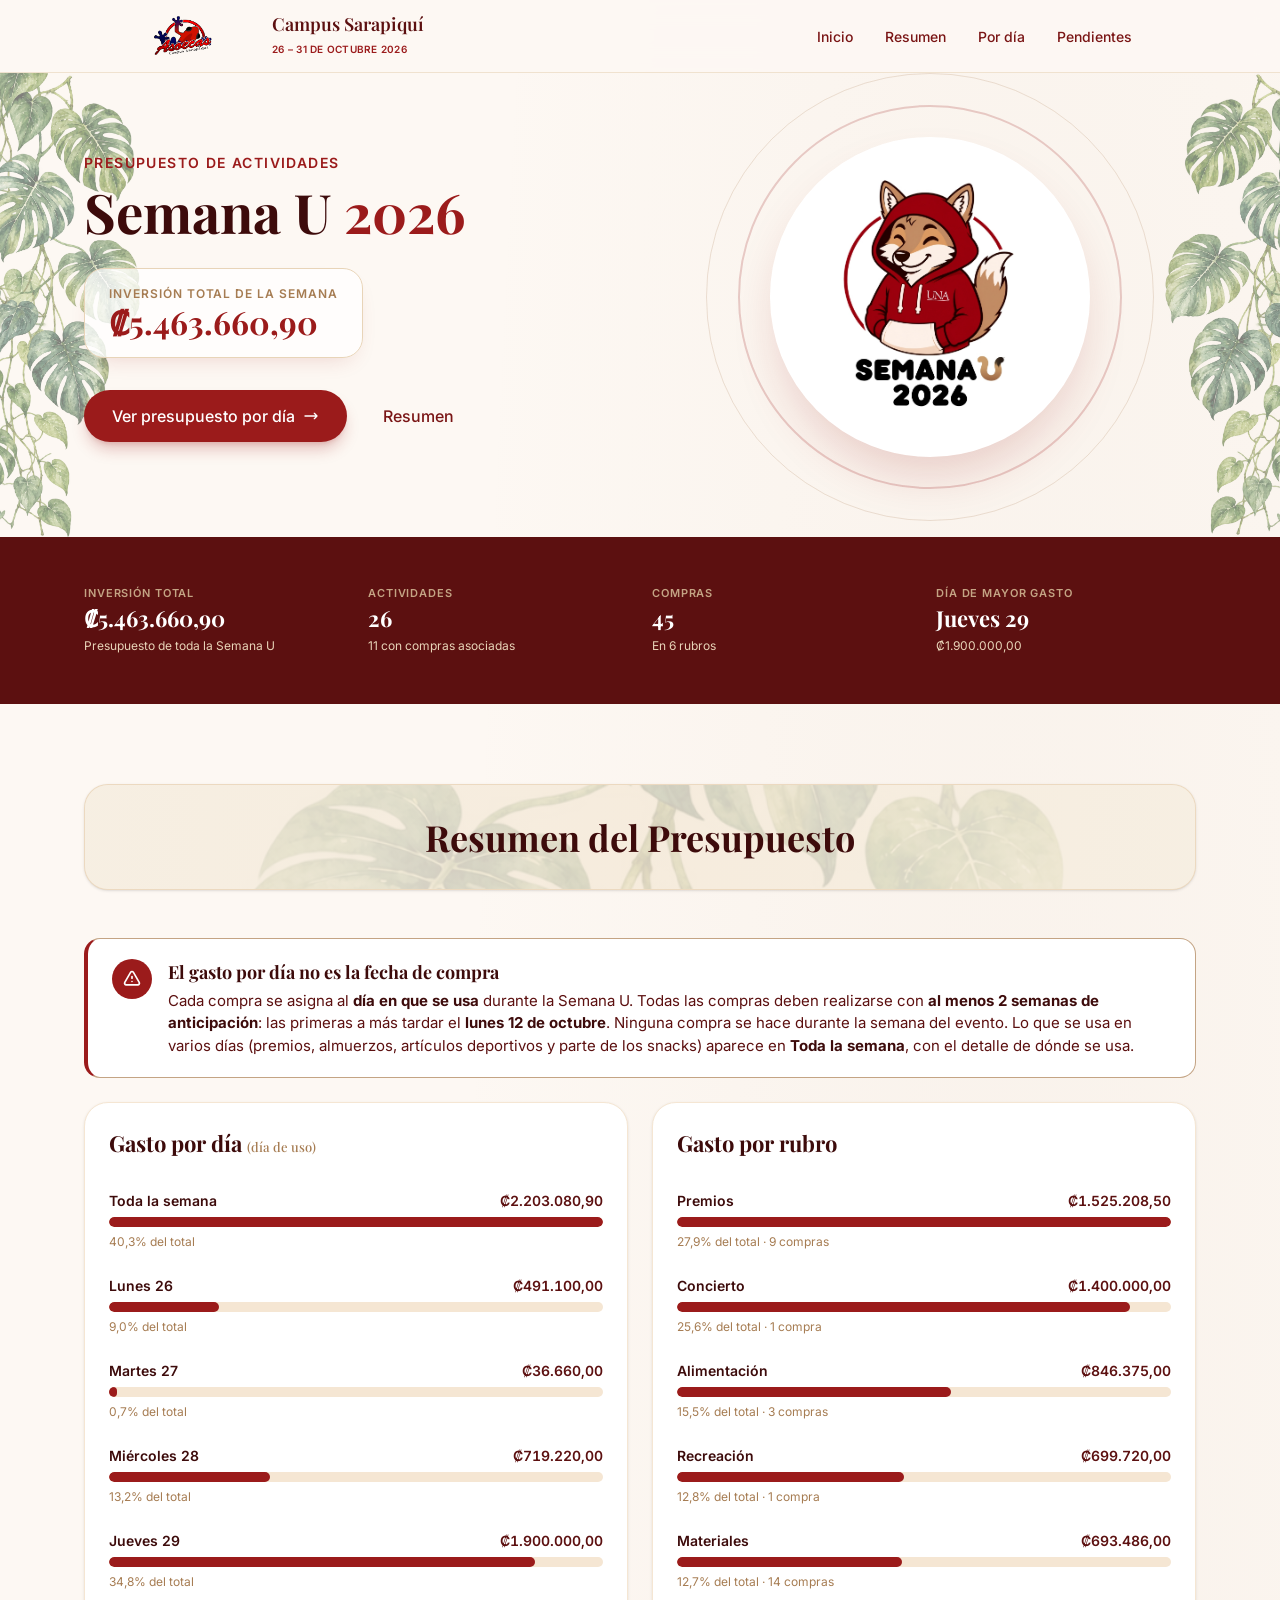
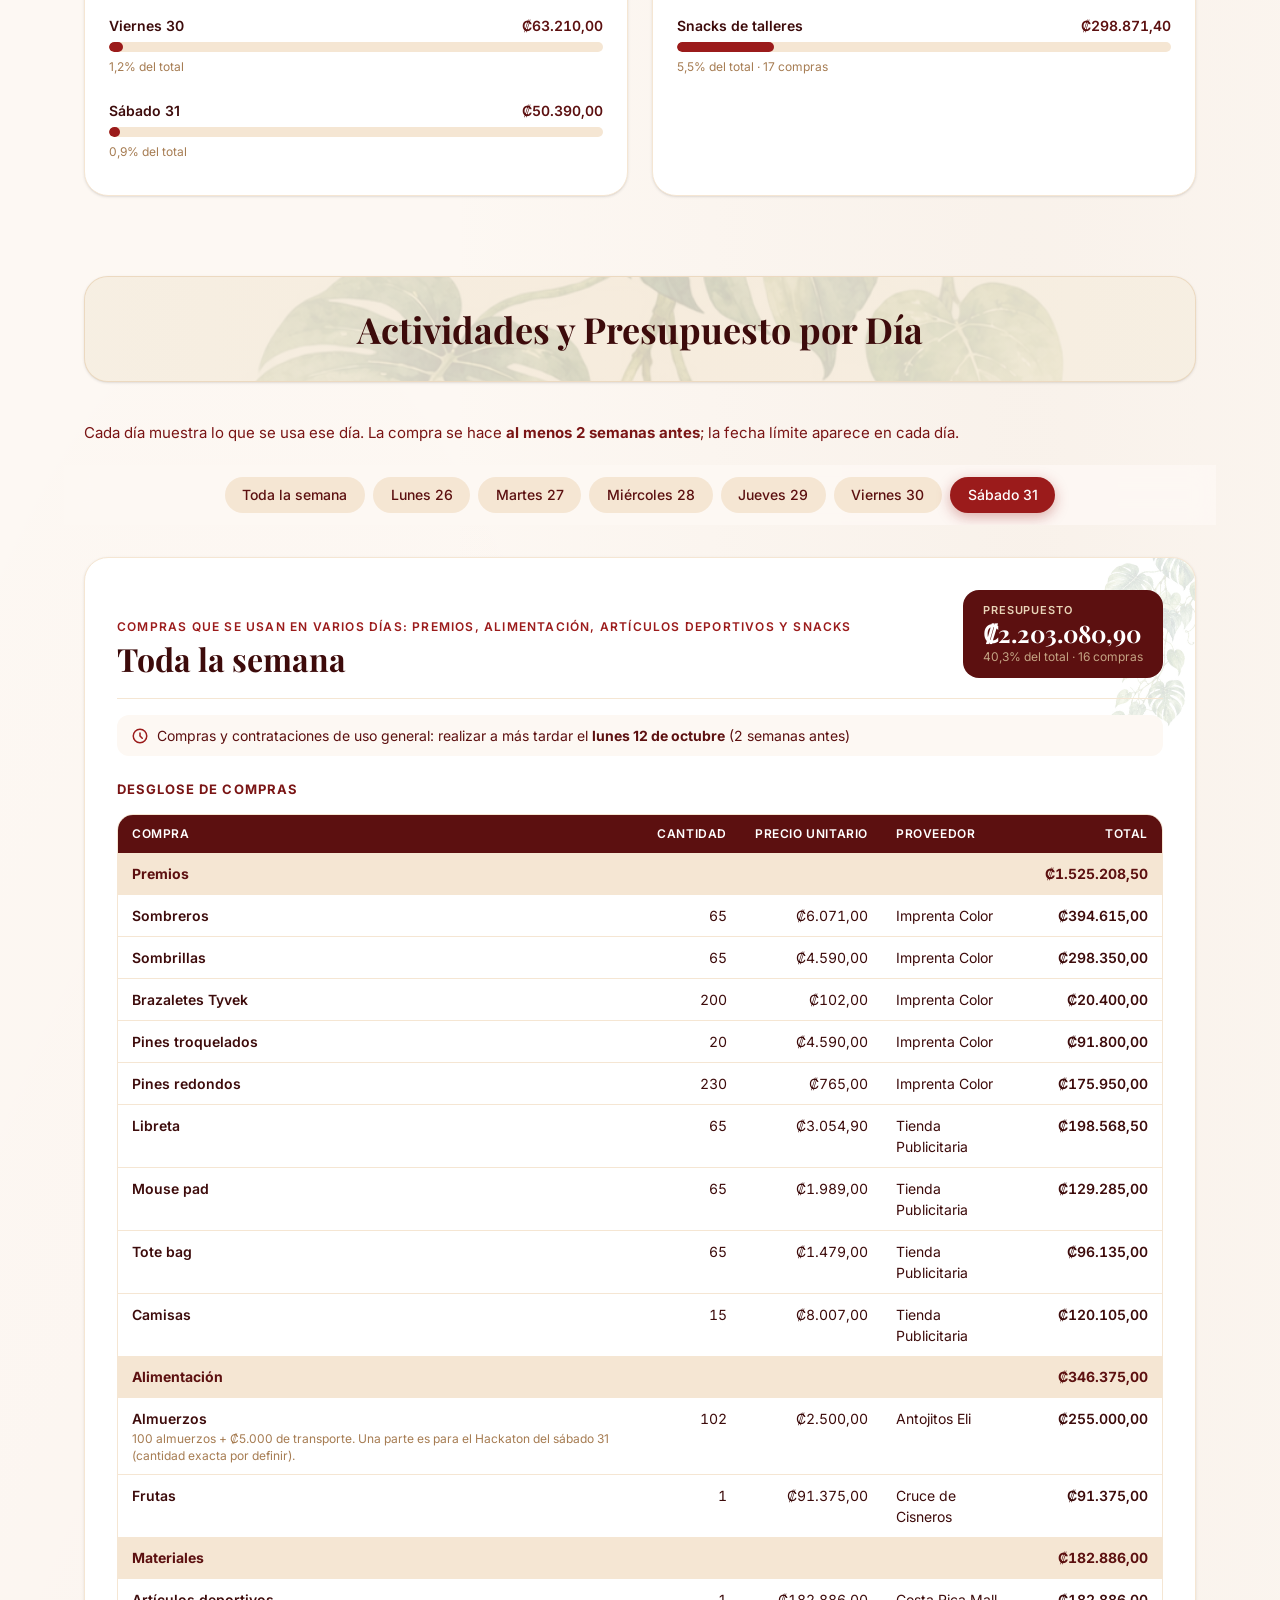
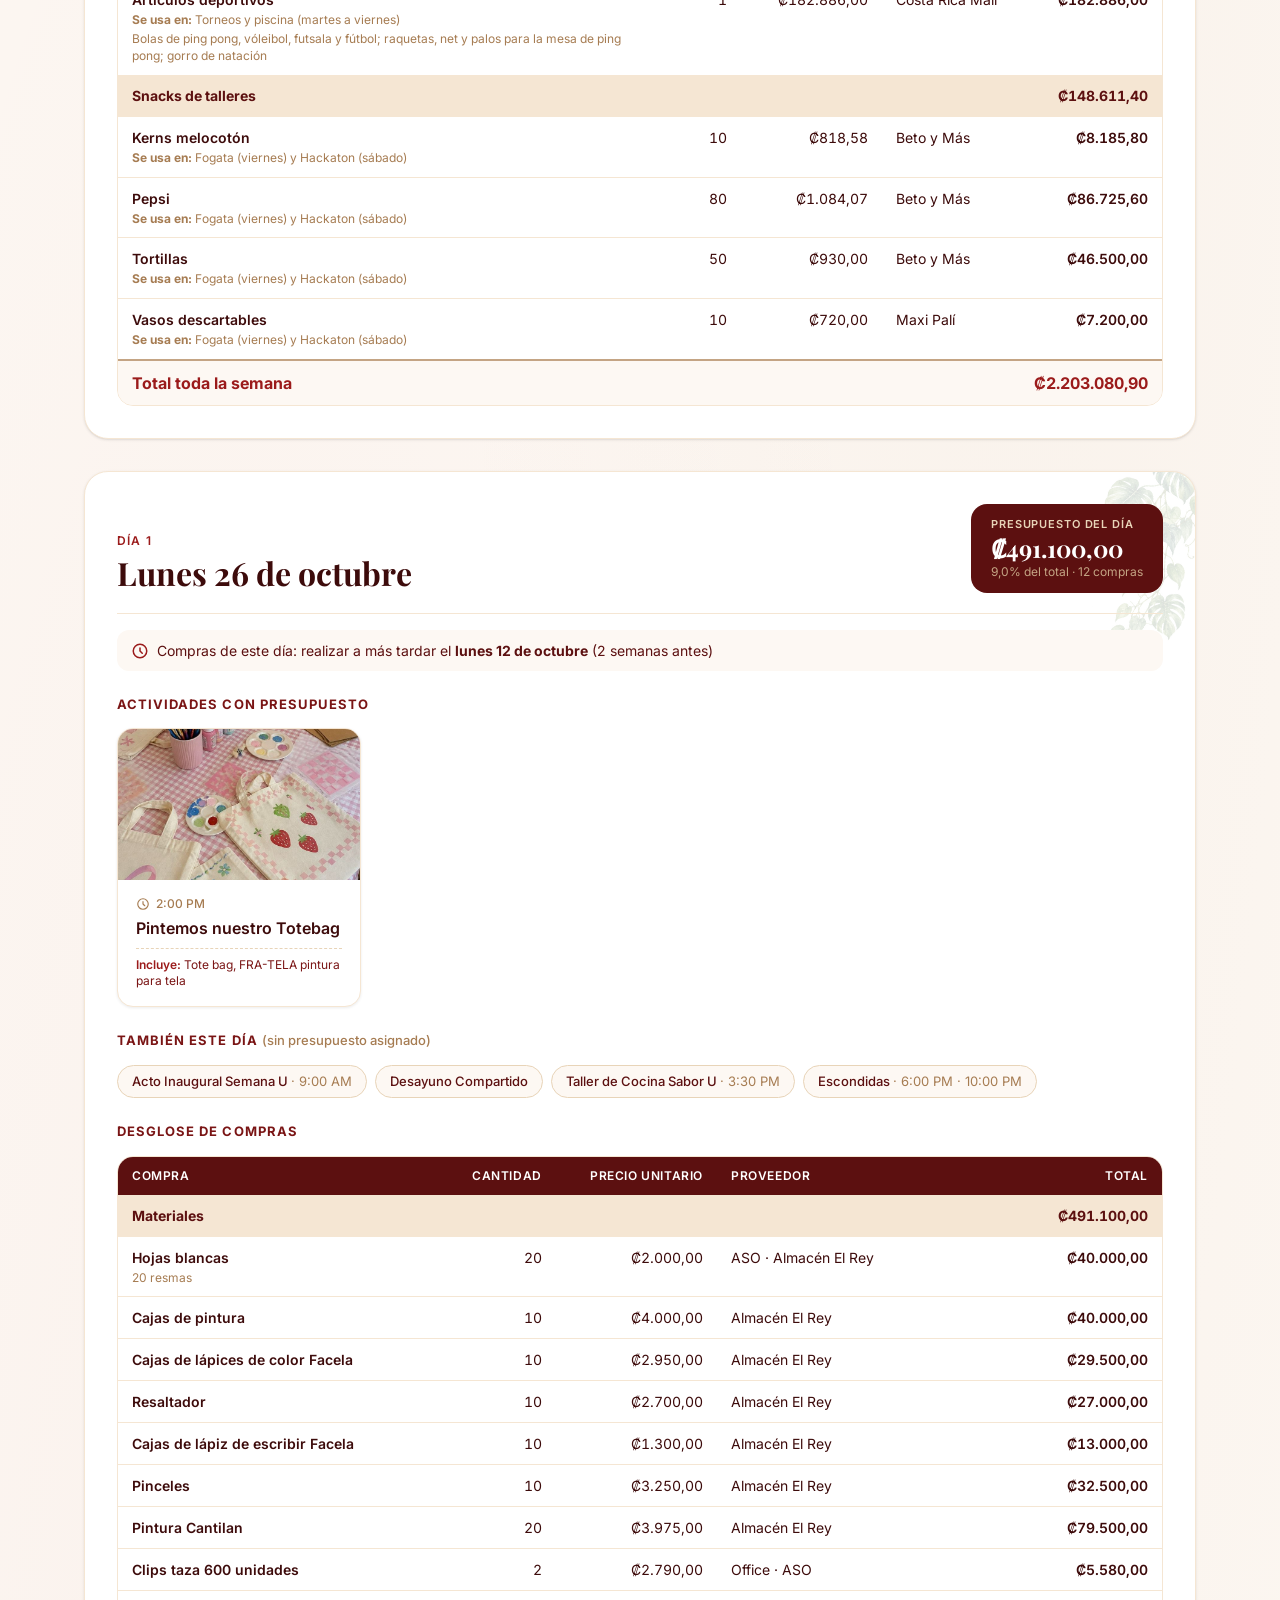
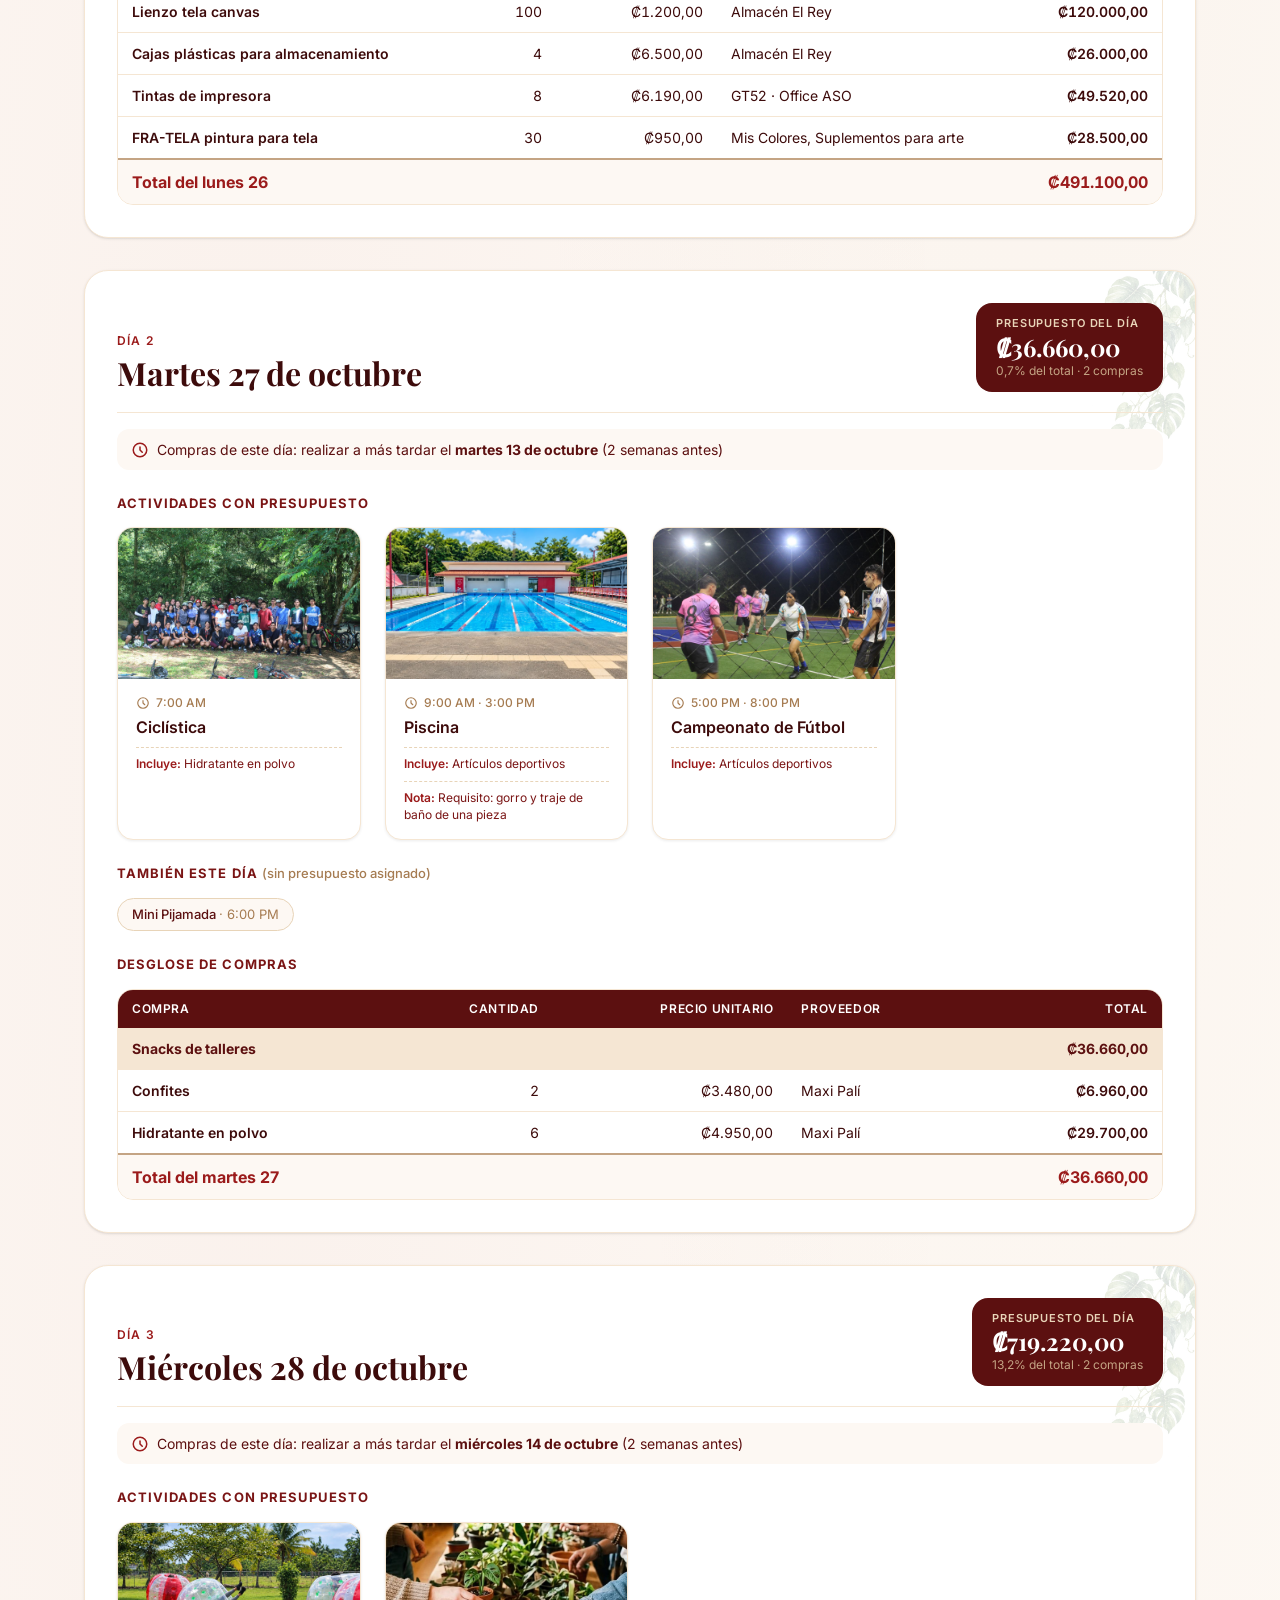
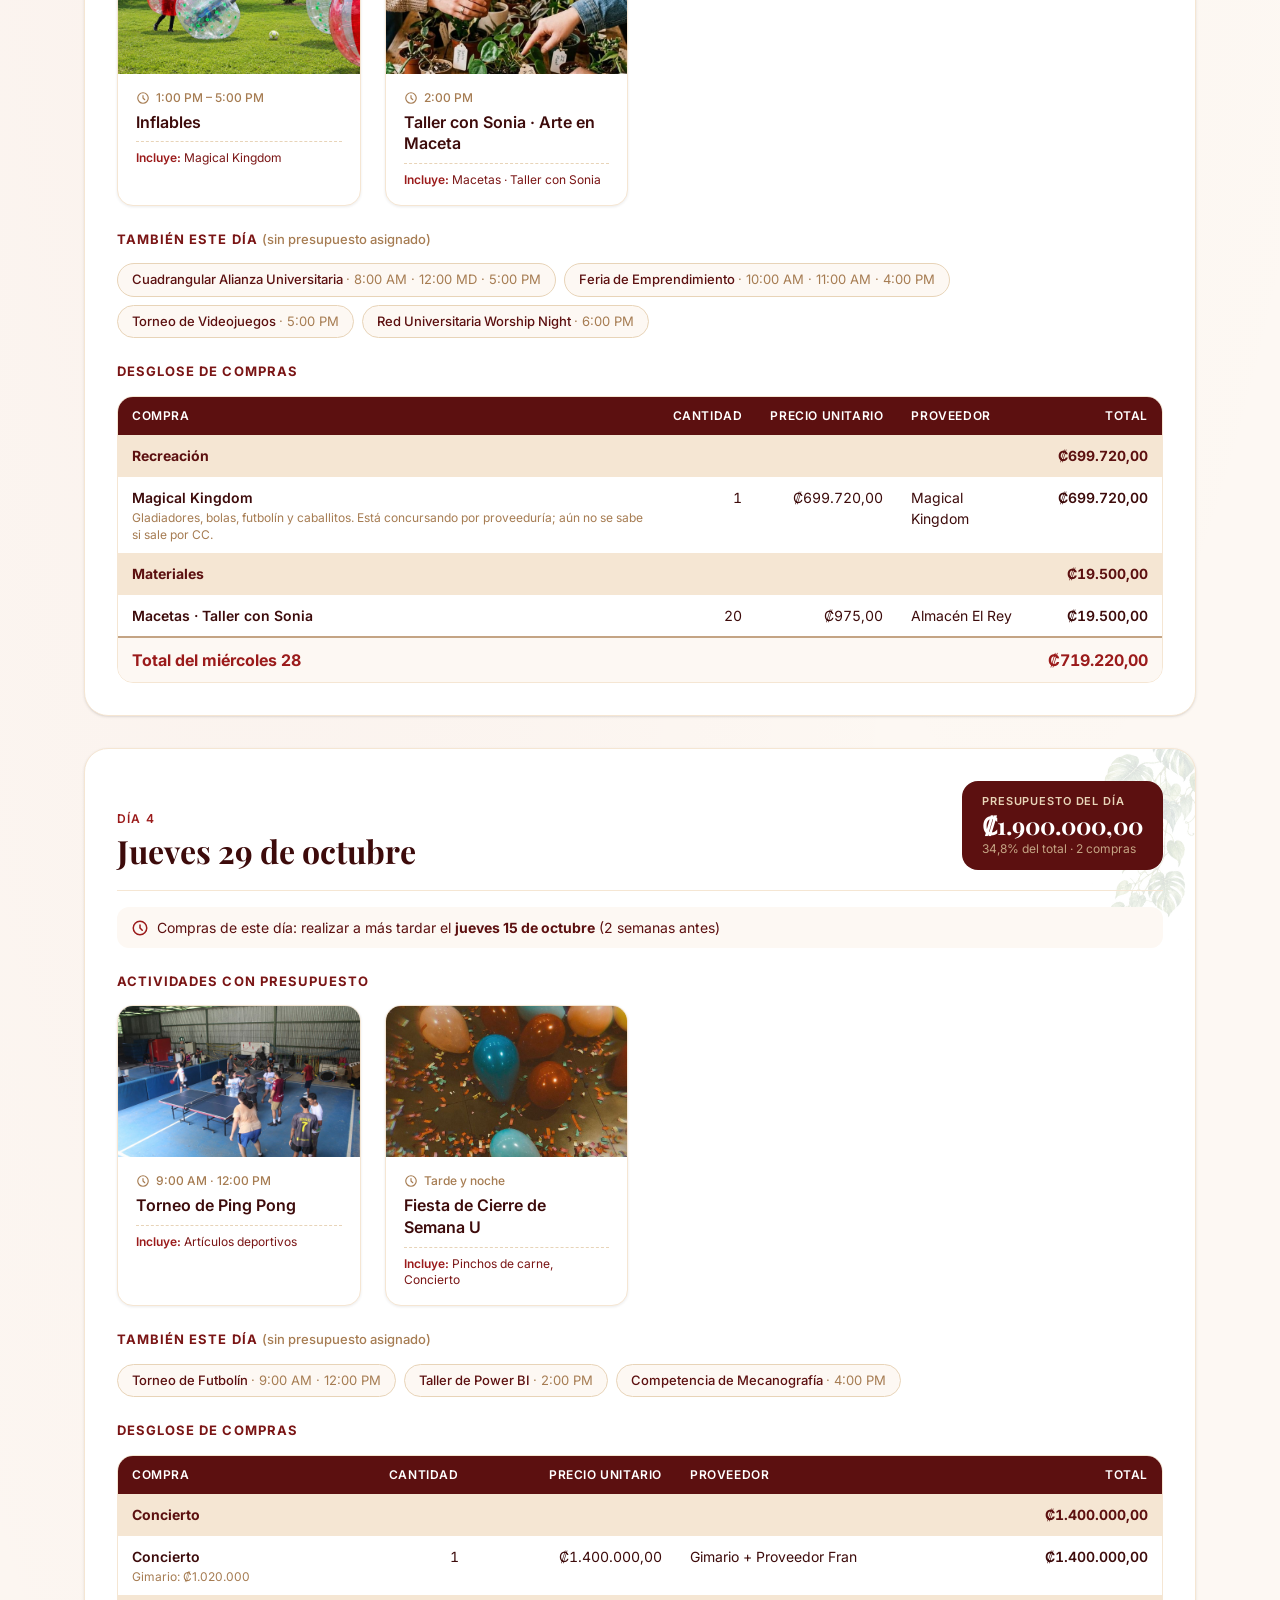
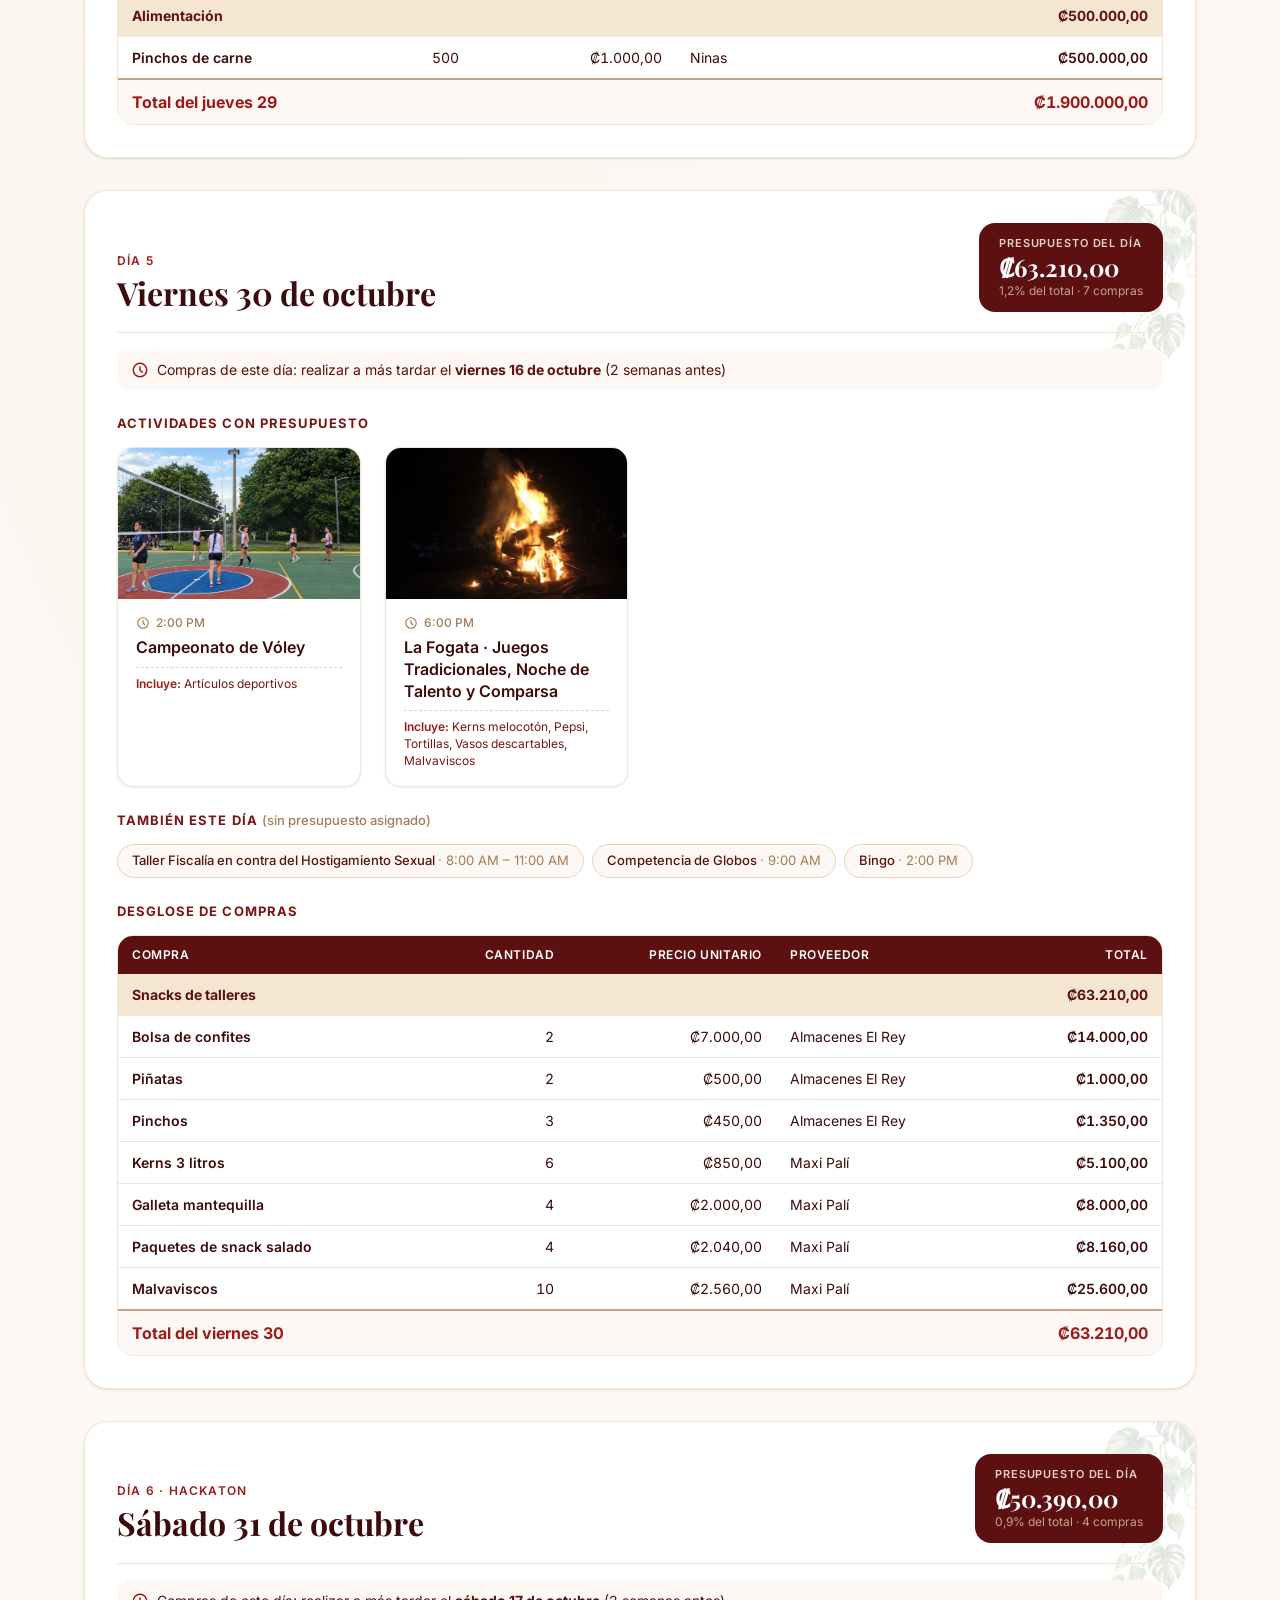
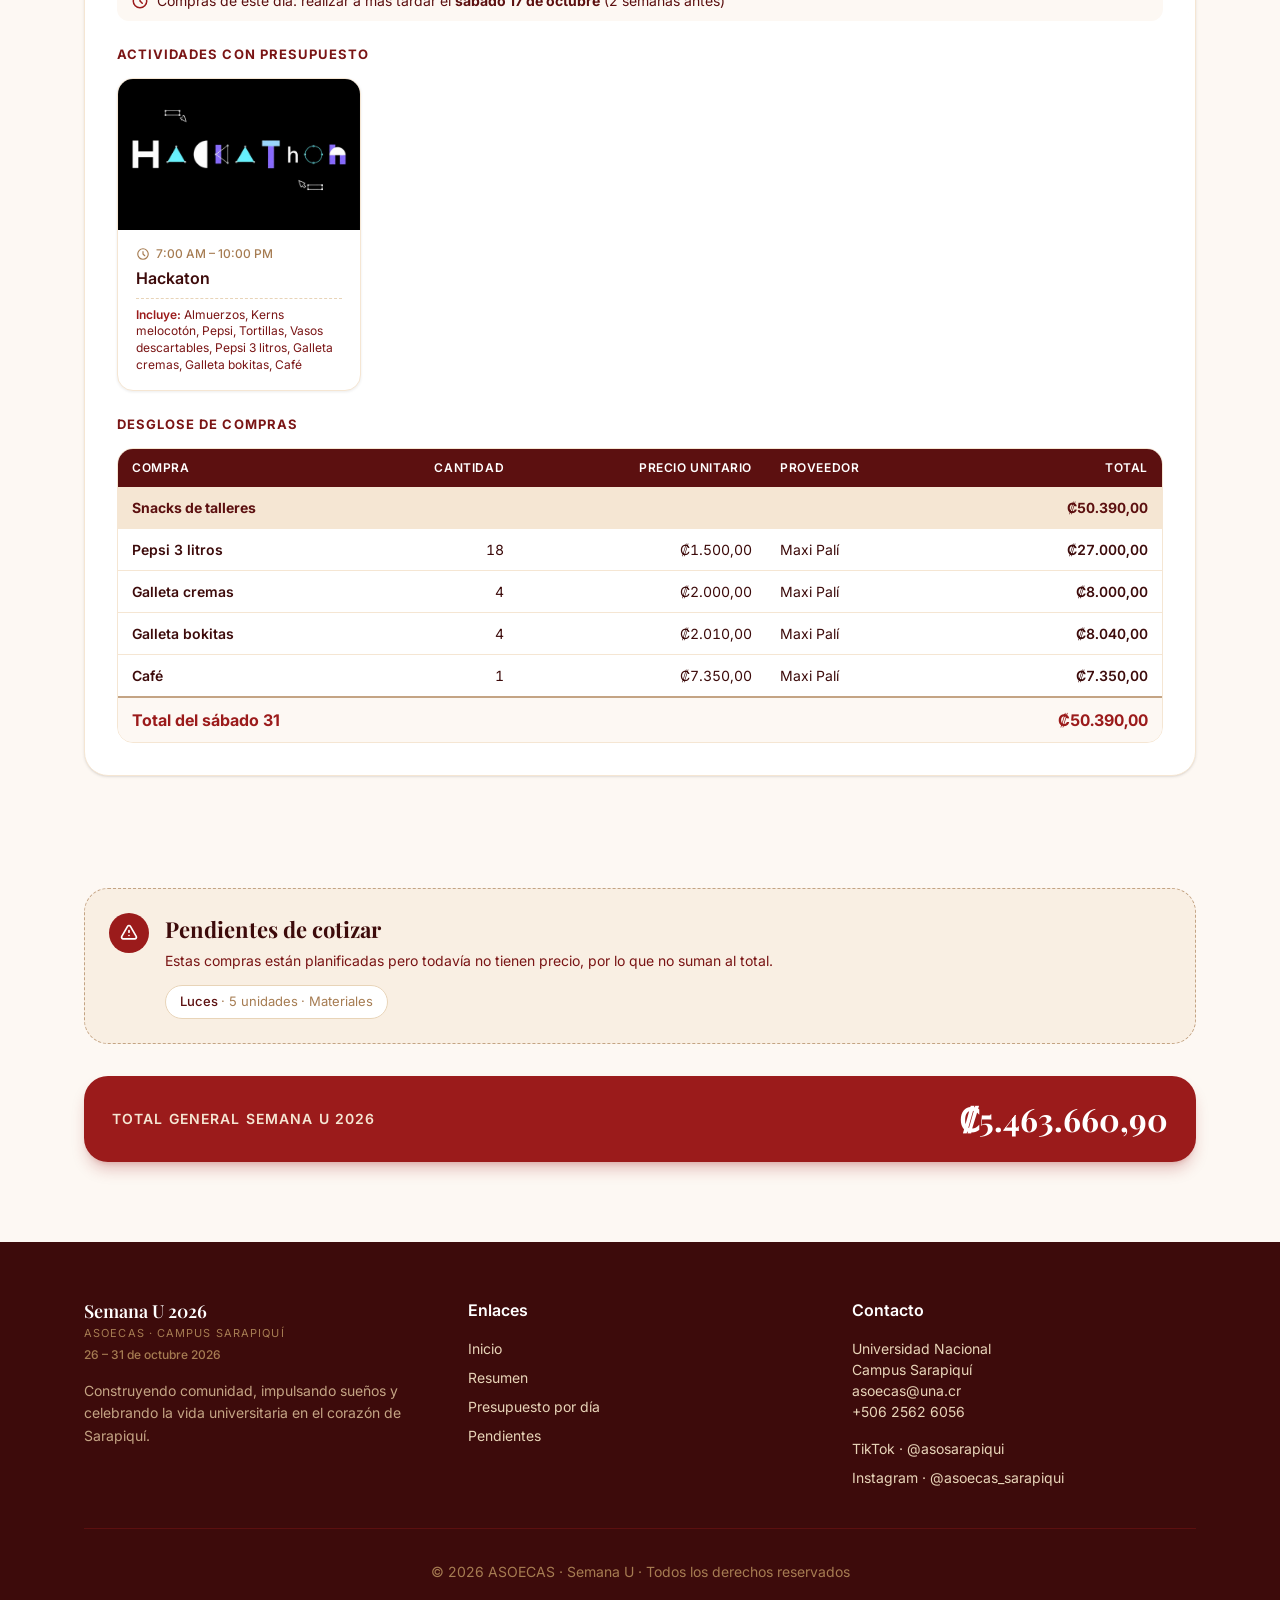
==== commit 34420f14: "arreglo horario" ====
--- a/index.html
+++ b/index.html
@@ -4,7 +4,7 @@
   <meta charset="UTF-8" />
   <meta name="viewport" content="width=device-width, initial-scale=1.0" />
   <title>Presupuesto Semana U 2026 · ASOECAS · Campus Sarapiquí</title>
-  <meta name="description" content="Presupuesto por día de las actividades de Semana U 2026 (26 al 30 de octubre en el Campus Sarapiquí)." />
+  <meta name="description" content="Presupuesto por día de las actividades de Semana U 2026 (26 al 31 de octubre en el Campus Sarapiquí)." />
   <meta name="theme-color" content="#FDF8F3" />
   <meta name="color-scheme" content="light" />
   <link rel="icon" href="img/saru.png" />
@@ -36,7 +36,7 @@
         </div>
         <div class="header-text">
           <p class="header-title">Campus Sarapiquí</p>
-          <span class="header-date">26 – 30 de octubre 2026</span>
+          <span class="header-date">26 – 31 de octubre 2026</span>
         </div>
       </a>
 
@@ -114,9 +114,23 @@
           <h2 class="section-title">Resumen del Presupuesto</h2>
         </div>
 
+        <div class="notice reveal">
+          <div class="pending-icon"><svg class="icon" fill="none" stroke="currentColor" stroke-width="2" aria-hidden="true"><use href="#i-alert"/></svg></div>
+          <div>
+            <h3 class="notice-title">El gasto por día no es la fecha de compra</h3>
+            <p>
+              Cada compra se asigna al <strong>día en que se usa</strong> durante la Semana U. Todas las compras
+              deben realizarse con <strong>al menos <span data-semanas></span> de anticipación</strong>: las primeras
+              a más tardar el <strong data-limite></strong>. Ninguna compra se hace durante la semana del evento.
+              Lo que se usa en varios días (premios, almuerzos, artículos deportivos y parte de los snacks) aparece en
+              <strong>Toda la semana</strong>, con el detalle de dónde se usa.
+            </p>
+          </div>
+        </div>
+
         <div class="summary-grid">
           <div class="summary-card reveal delay-1">
-            <h3 class="summary-title">Gasto por día</h3>
+            <h3 class="summary-title">Gasto por día <span class="summary-sub">(día de uso)</span></h3>
             <ul class="bar-list" id="bars-dias"></ul>
           </div>
           <div class="summary-card reveal delay-2">
@@ -134,6 +148,11 @@
           <img src="img/hojas.png" alt="" aria-hidden="true" class="schedule-heading-leaves" />
           <h2 class="section-title">Actividades y Presupuesto por Día</h2>
         </div>
+
+        <p class="section-lead reveal">
+          Cada día muestra lo que se usa ese día. La compra se hace <strong>al menos <span data-semanas></span> antes</strong>;
+          la fecha límite aparece en cada día.
+        </p>
 
         <nav class="day-filter" id="day-nav" aria-label="Ir a un día"></nav>
 
@@ -169,7 +188,7 @@
           <div class="footer-brand">
             <p class="footer-brand-title">Semana U 2026</p>
             <p class="footer-brand-sub">ASOECAS · Campus Sarapiquí</p>
-            <p class="footer-brand-date">26 – 30 de octubre 2026</p>
+            <p class="footer-brand-date">26 – 31 de octubre 2026</p>
           </div>
           <p>Construyendo comunidad, impulsando sueños y celebrando la vida universitaria en el corazón de Sarapiquí.</p>
         </div>
--- a/css/styles.css
+++ b/css/styles.css
@@ -581,6 +581,37 @@
 }
 .item-qty { display: none; }
 .table-note { margin-top: 0.625rem; font-size: 0.75rem; color: var(--saru-400); }
+
+/* Aviso: gasto por día de uso vs. fecha de compra */
+.notice {
+  display: flex;
+  gap: 1rem;
+  margin-bottom: 1.5rem;
+  padding: 1.25rem 1.5rem;
+  border: 1px solid var(--saru-300);
+  border-left: 4px solid var(--saru-500);
+  border-radius: 1rem;
+  background: var(--white);
+  font-size: 0.9375rem;
+  color: var(--saru-700);
+}
+.notice-title { margin-bottom: 0.25rem; font-family: var(--font-display); font-size: 1.125rem; font-weight: 700; color: var(--saru-800); }
+.notice strong { color: var(--saru-800); }
+.summary-sub { font-size: 0.8125rem; font-weight: 500; color: var(--saru-400); }
+.section-lead { margin: -0.5rem 0 1.25rem; font-size: 0.9375rem; color: var(--saru-600); }
+.buy-by {
+  display: flex;
+  align-items: flex-start;
+  gap: 0.5rem;
+  margin: -0.5rem 0 1.5rem;
+  padding: 0.625rem 0.875rem;
+  border-radius: 0.75rem;
+  background: var(--saru-50);
+  font-size: 0.875rem;
+  color: var(--saru-700);
+}
+.buy-by .icon { width: 1.125rem; height: 1.125rem; flex-shrink: 0; margin-top: 0.125rem; color: var(--saru-500); }
+.buy-by + .block-label { margin-top: 0; }
 
 /* =========================================================
    PENDIENTES Y TOTAL GENERAL
